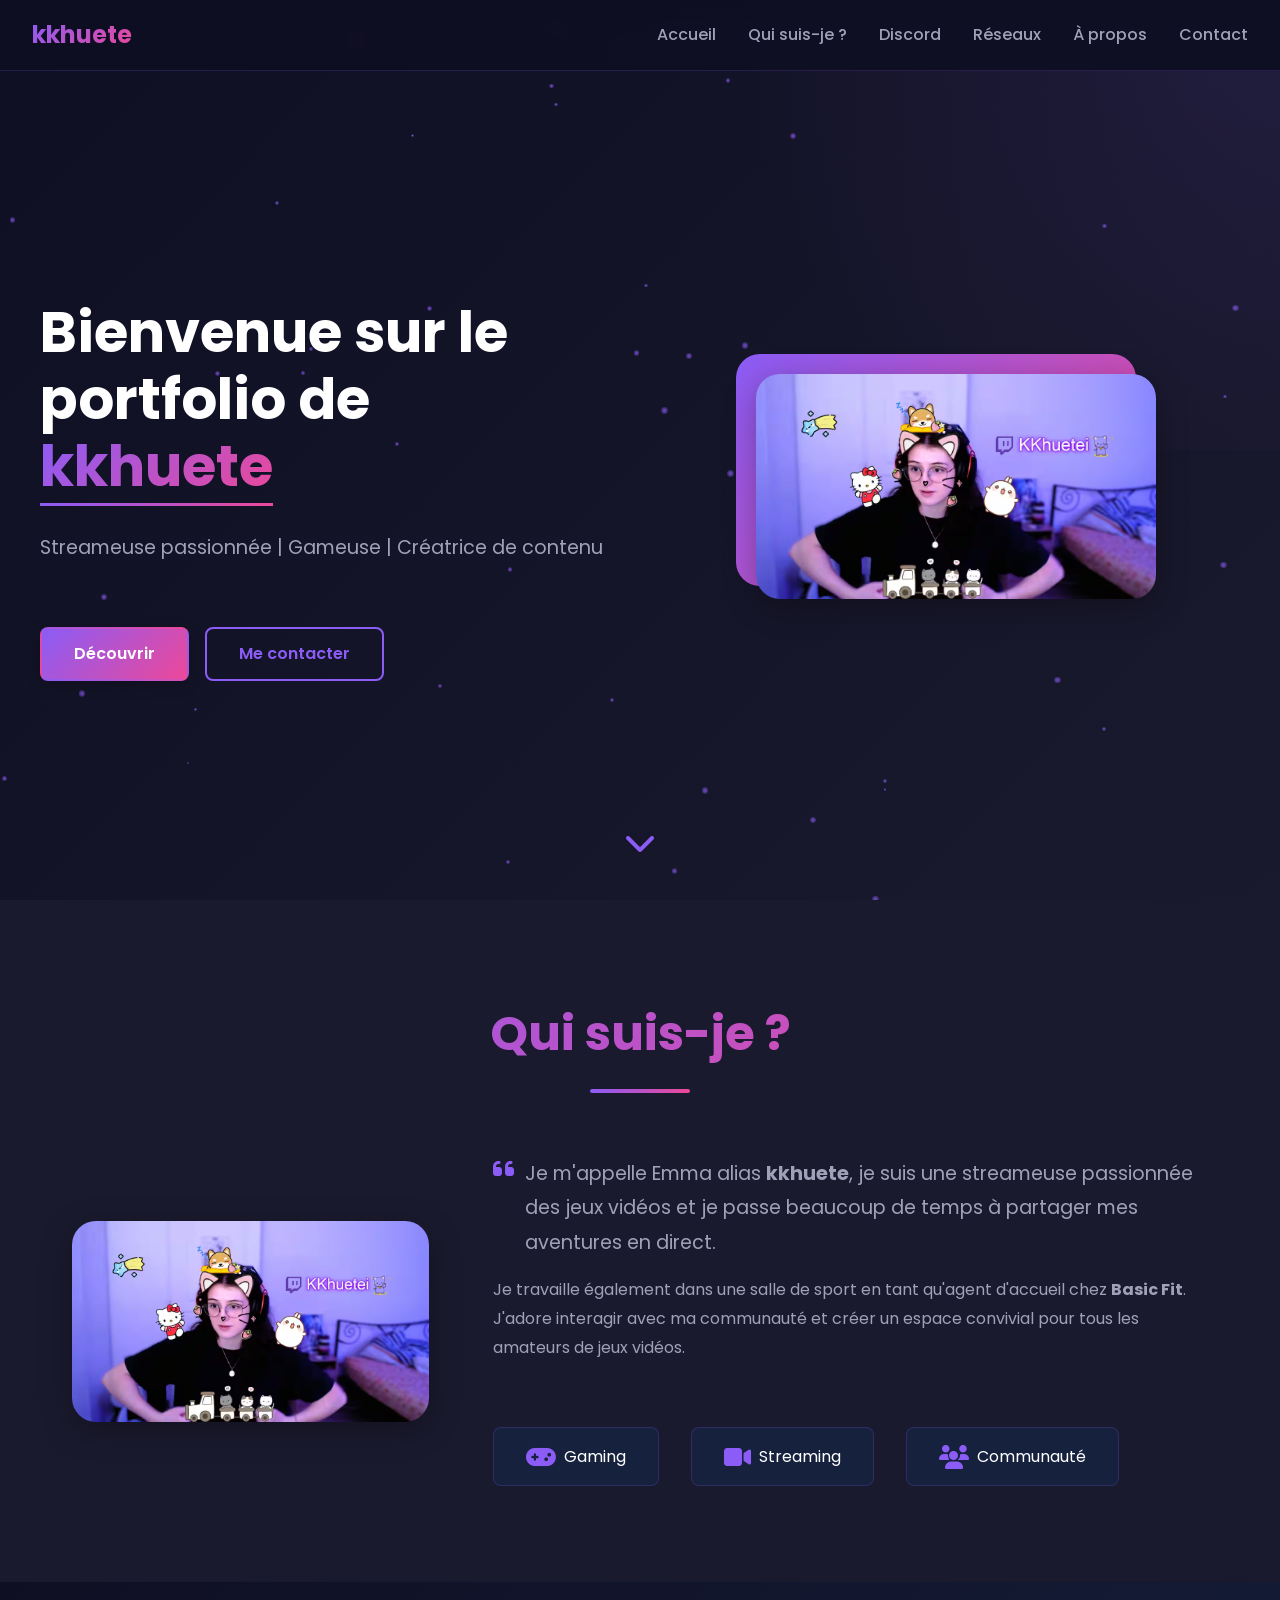
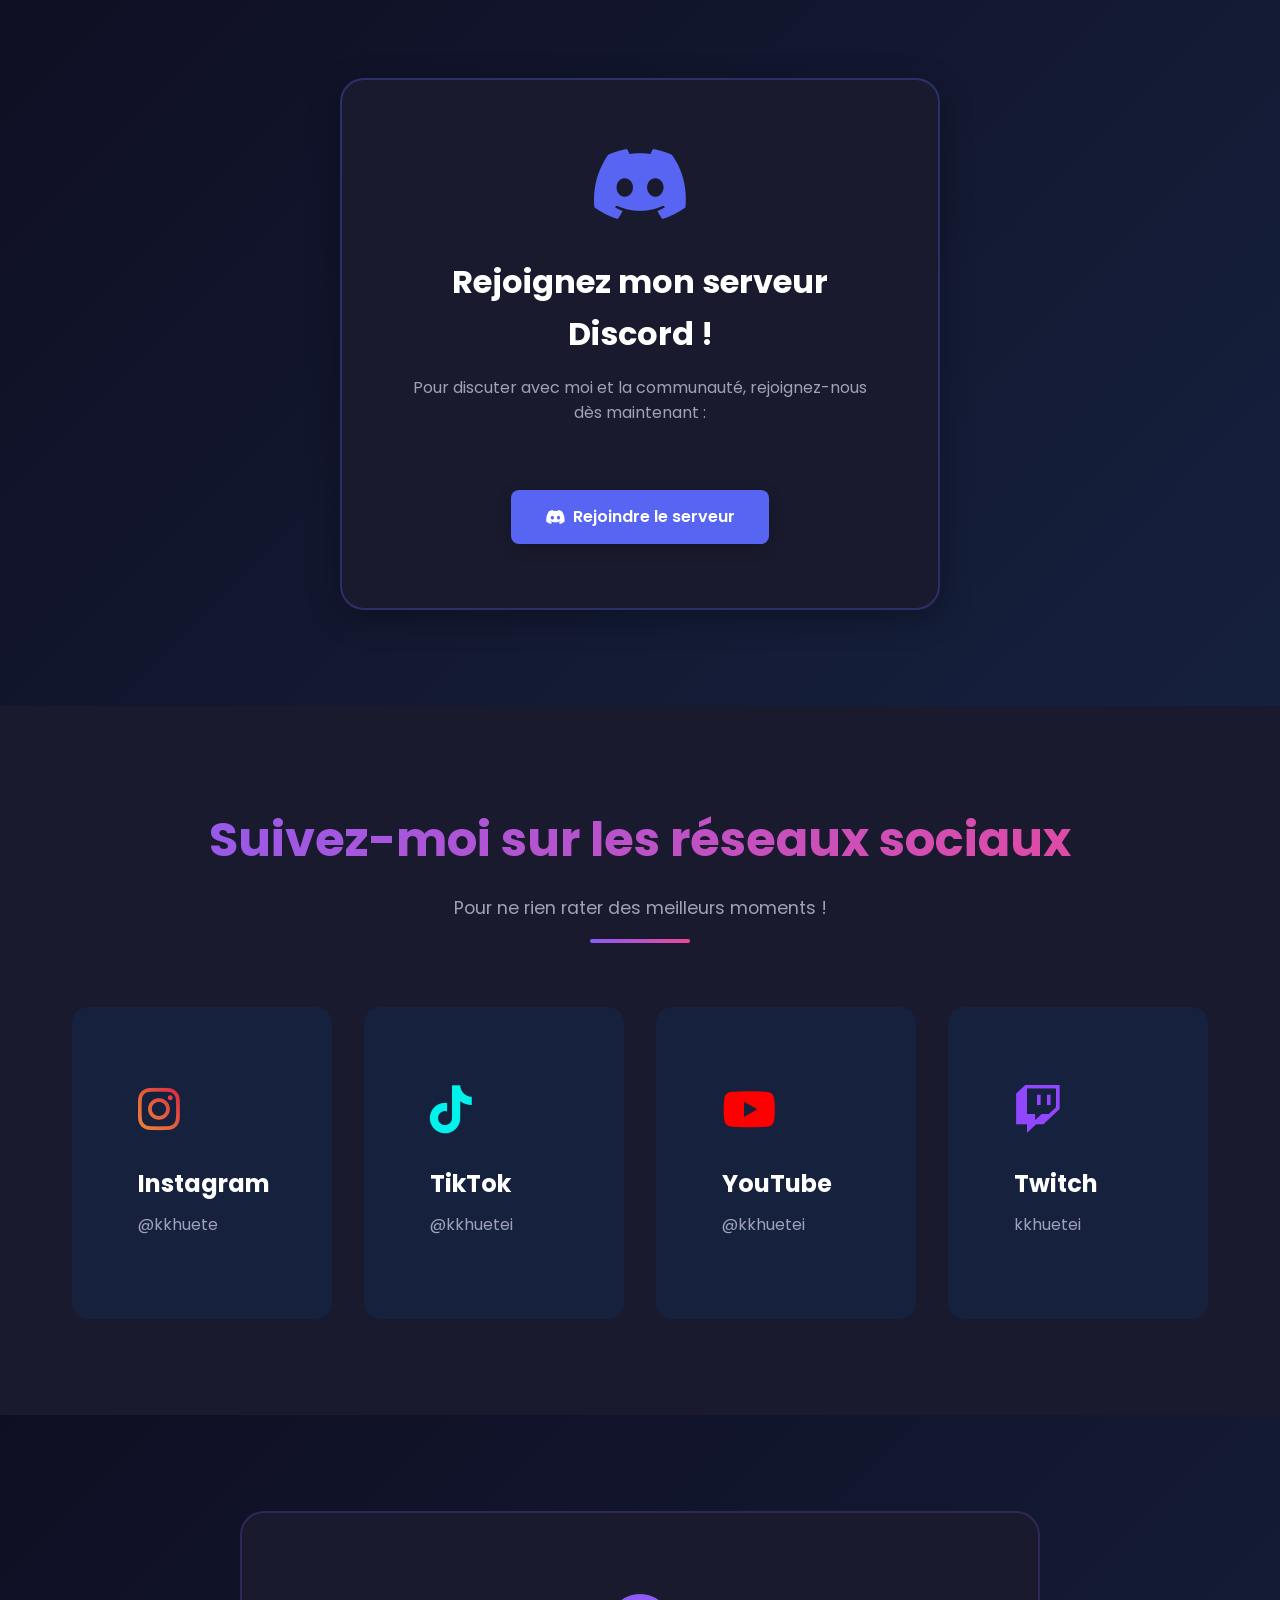
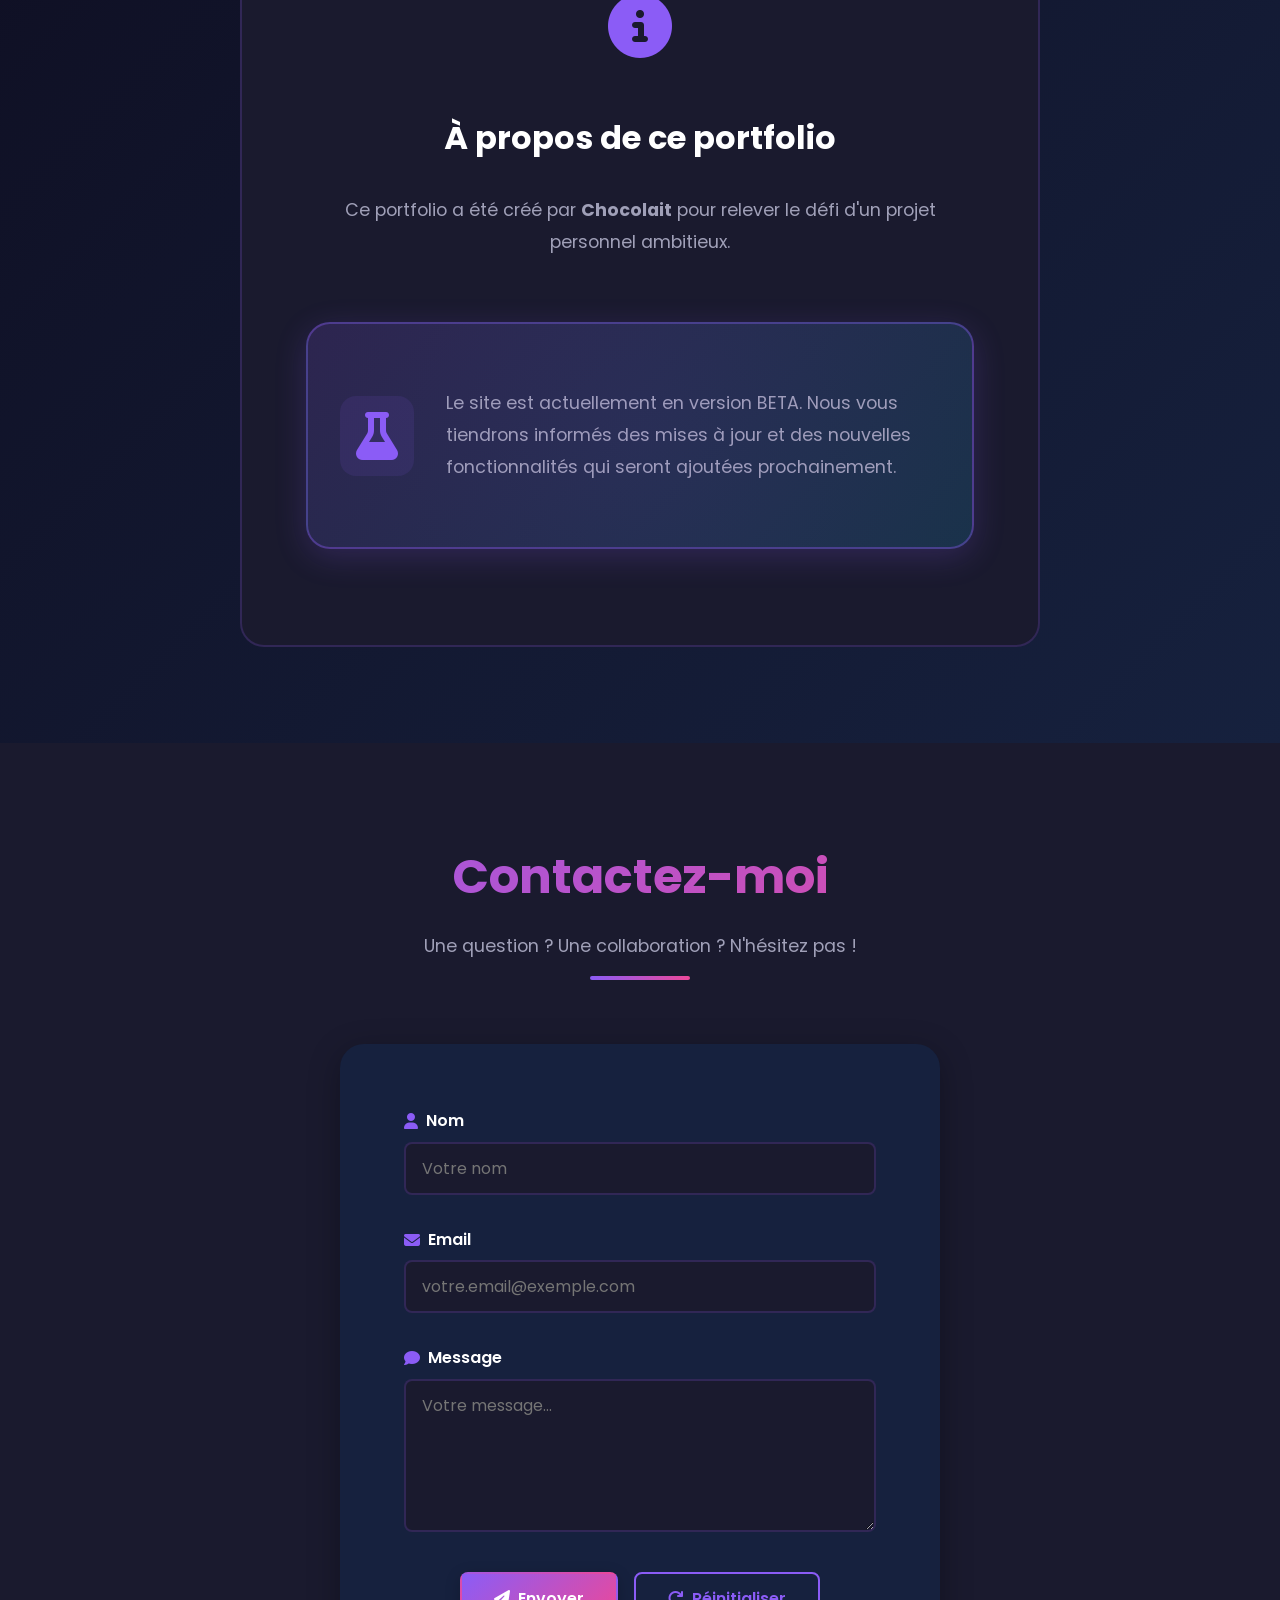
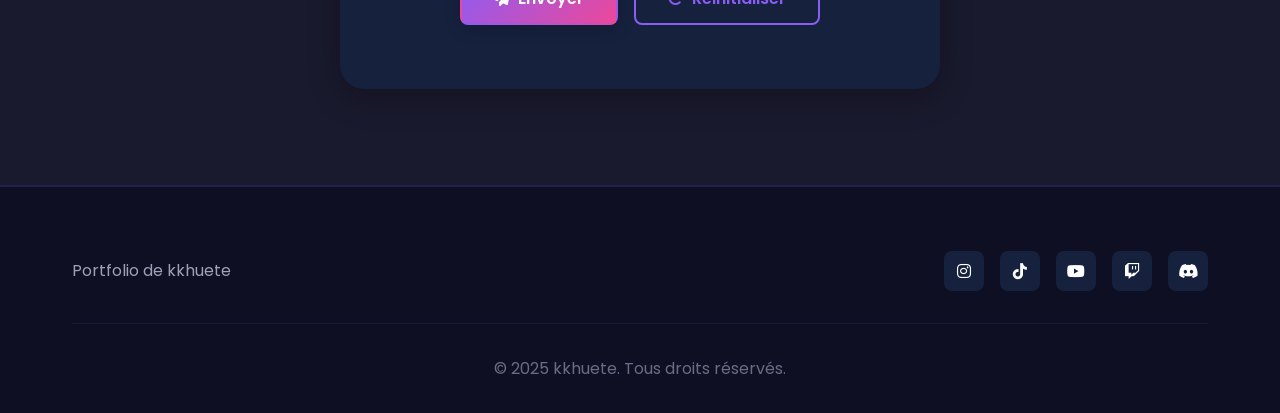
==== main.html @ 3ea4b22c "First commit" ====
<!DOCTYPE html>
<html lang="fr">
<head>
    <meta charset="UTF-8">
    <meta name="viewport" content="width=device-width, initial-scale=1.0">
    <meta name="description" content="Portfolio de kkhuete - Streameuse passionnée de jeux vidéo">
    <title>Portfolio de kkhuete | Streameuse & Gamer</title>
    
    <!-- Font Awesome pour les icônes -->
    <link rel="stylesheet" href="https://cdnjs.cloudflare.com/ajax/libs/font-awesome/6.5.1/css/all.min.css">
    
    <!-- Google Fonts -->
    <link rel="preconnect" href="https://fonts.googleapis.com">
    <link rel="preconnect" href="https://fonts.gstatic.com" crossorigin>
    <link href="https://fonts.googleapis.com/css2?family=Poppins:wght@300;400;600;700&display=swap" rel="stylesheet">
    
    <link rel="stylesheet" href="main.css">
    <script src="main.js" defer></script>
</head>
<body>
    <!-- Navigation -->
    <nav class="navbar">
        <div class="nav-container">
            <div class="nav-brand">
                <span class="brand-name">kkhuete</span>
            </div>
            <button class="nav-toggle" aria-label="Toggle navigation">
                <span></span>
                <span></span>
                <span></span>
            </button>
            <ul class="nav-menu">
                <li><a href="#home" class="nav-link">Accueil</a></li>
                <li><a href="#biography" class="nav-link">Qui suis-je ?</a></li>
                <li><a href="#discord" class="nav-link">Discord</a></li>
                <li><a href="#social-media" class="nav-link">Réseaux</a></li>
                <li><a href="#about" class="nav-link">À propos</a></li>
                <li><a href="#contact" class="nav-link">Contact</a></li>
            </ul>
        </div>
    </nav>

    <!-- Hero Section -->
    <section id="home" class="hero">
        <div class="hero-content">
            <div class="hero-text">
                <h1 class="hero-title">
                    Bienvenue sur le portfolio de 
                    <span class="highlight">kkhuete</span>
                </h1>
                <p class="hero-subtitle">Streameuse passionnée | Gameuse | Créatrice de contenu</p>
                <div class="hero-buttons">
                    <a href="#biography" class="btn btn-primary">Découvrir</a>
                    <a href="#contact" class="btn btn-secondary">Me contacter</a>
                </div>
            </div>
            <div class="hero-image">
                <div class="image-wrapper">
                    <img src="img/kkhuete.avif" alt="kkhuete photo" class="profile-hero">
                </div>
            </div>
        </div>
        <div class="scroll-indicator">
            <i class="fas fa-chevron-down"></i>
        </div>
    </section>

    <!-- Biography Section -->
    <section id="biography" class="biography">
        <div class="container">
            <div class="section-header">
                <h2 class="section-title">Qui suis-je ?</h2>
                <div class="title-underline"></div>
            </div>
            <div class="bio-content">
                <div class="bio-image">
                    <div class="image-frame">
                        <img src="img/kkhuete.avif" alt="kkhuete photo de profil">
                        <div class="image-overlay"></div>
                    </div>
                </div>
                <div class="bio-text">
                    <p class="bio-intro">
                        <i class="fas fa-quote-left quote-icon"></i>
                        Je m'appelle Emma alias <strong>kkhuete</strong>, je suis une streameuse passionnée des jeux vidéos 
                        et je passe beaucoup de temps à partager mes aventures en direct.
                    </p>
                    <p>
                        Je travaille également dans une salle de sport en tant qu'agent d'accueil chez <strong>Basic Fit</strong>. 
                        J'adore interagir avec ma communauté et créer un espace convivial pour tous les amateurs de jeux vidéos.
                    </p>
                    <div class="bio-stats">
                        <div class="stat-item">
                            <i class="fas fa-gamepad"></i>
                            <span>Gaming</span>
                        </div>
                        <div class="stat-item">
                            <i class="fas fa-video"></i>
                            <span>Streaming</span>
                        </div>
                        <div class="stat-item">
                            <i class="fas fa-users"></i>
                            <span>Communauté</span>
                        </div>
                    </div>
                </div>
            </div>
        </div>
    </section>

    <!-- Discord Section -->
    <section id="discord" class="discord">
        <div class="container">
            <div class="discord-card">
                <div class="discord-icon">
                    <i class="fab fa-discord"></i>
                </div>
                <h2>Rejoignez mon serveur Discord !</h2>
                <p>Pour discuter avec moi et la communauté, rejoignez-nous dès maintenant :</p>
                <a href="https://discord.gg/pqZtB54ET4" target="_blank" class="btn btn-discord">
                    <i class="fab fa-discord"></i>
                    Rejoindre le serveur
                </a>
            </div>
        </div>
    </section>

    <!-- Social Media Section -->
    <section id="social-media" class="social-media">
        <div class="container">
            <div class="section-header">
                <h2 class="section-title">Suivez-moi sur les réseaux sociaux</h2>
                <p class="section-subtitle">Pour ne rien rater des meilleurs moments !</p>
                <div class="title-underline"></div>
            </div>
            <div class="social-grid">
                <a href="https://www.instagram.com/kkhuete/" target="_blank" class="social-card instagram">
                    <div class="social-icon">
                        <i class="fab fa-instagram"></i>
                    </div>
                    <h3>Instagram</h3>
                    <p>@kkhuete</p>
                    <span class="card-arrow">→</span>
                </a>
                <a href="https://www.tiktok.com/@kkhuetei" target="_blank" class="social-card tiktok">
                    <div class="social-icon">
                        <i class="fab fa-tiktok"></i>
                    </div>
                    <h3>TikTok</h3>
                    <p>@kkhuetei</p>
                    <span class="card-arrow">→</span>
                </a>
                <a href="https://www.youtube.com/@kkhuetei" target="_blank" class="social-card youtube">
                    <div class="social-icon">
                        <i class="fab fa-youtube"></i>
                    </div>
                    <h3>YouTube</h3>
                    <p>@kkhuetei</p>
                    <span class="card-arrow">→</span>
                </a>
                <a href="https://www.twitch.tv/kkhuetei" target="_blank" class="social-card twitch">
                    <div class="social-icon">
                        <i class="fab fa-twitch"></i>
                    </div>
                    <h3>Twitch</h3>
                    <p>kkhuetei</p>
                    <span class="card-arrow">→</span>
                </a>
            </div>
        </div>
    </section>
    
    <!-- About Section -->
    <section id="about" class="about">
        <div class="container">
            <div class="about-content">
                <div class="about-icon">
                    <i class="fas fa-info-circle"></i>
                </div>
                <h2>À propos de ce portfolio</h2>
                <p>Ce portfolio a été créé par <strong>Chocolait</strong> pour relever le défi d'un projet personnel ambitieux.</p>
                <p class="beta-notice">
                    <i class="fas fa-flask"></i>
                    Le site est actuellement en version BETA. Nous vous tiendrons informés des mises à jour et des nouvelles fonctionnalités qui seront ajoutées prochainement.
                </p>
            </div>
        </div>
    </section>

    <!-- Contact Section -->
    <section id="contact" class="contact">
        <div class="container">
            <div class="section-header">
                <h2 class="section-title">Contactez-moi</h2>
                <p class="section-subtitle">Une question ? Une collaboration ? N'hésitez pas !</p>
                <div class="title-underline"></div>
            </div>
            <div class="contact-wrapper">
                <form class="contact-form" action="mailto:contact@kkhuete.com" method="post" enctype="text/plain">
                    <div class="form-group">
                        <label for="name">
                            <i class="fas fa-user"></i>
                            Nom
                        </label>
                        <input type="text" id="name" name="name" placeholder="Votre nom" required>
                    </div>
                    
                    <div class="form-group">
                        <label for="email">
                            <i class="fas fa-envelope"></i>
                            Email
                        </label>
                        <input type="email" id="email" name="email" placeholder="votre.email@exemple.com" required>
                    </div>
                    
                    <div class="form-group">
                        <label for="message">
                            <i class="fas fa-comment"></i>
                            Message
                        </label>
                        <textarea id="message" name="message" rows="5" placeholder="Votre message..." required></textarea>
                    </div>
                    
                    <div class="form-buttons">
                        <button type="submit" class="btn btn-primary">
                            <i class="fas fa-paper-plane"></i>
                            Envoyer
                        </button>
                        <button type="reset" class="btn btn-secondary">
                            <i class="fas fa-redo"></i>
                            Réinitialiser
                        </button>
                    </div>
                </form>
            </div>
        </div>
    </section>

    <!-- Footer -->
    <footer class="footer">
        <div class="container">
            <div class="footer-content">
                <div class="footer-brand">
                    <p>Portfolio de kkhuete</p>
                </div>
                <div class="footer-social">
                    <a href="https://www.instagram.com/kkhuete/" target="_blank" aria-label="Instagram">
                        <i class="fab fa-instagram"></i>
                    </a>
                    <a href="https://www.tiktok.com/@kkhuetei" target="_blank" aria-label="TikTok">
                        <i class="fab fa-tiktok"></i>
                    </a>
                    <a href="https://www.youtube.com/@kkhuetei" target="_blank" aria-label="YouTube">
                        <i class="fab fa-youtube"></i>
                    </a>
                    <a href="https://www.twitch.tv/kkhuetei" target="_blank" aria-label="Twitch">
                        <i class="fab fa-twitch"></i>
                    </a>
                    <a href="https://discord.gg/pqZtB54ET4" target="_blank" aria-label="Discord">
                        <i class="fab fa-discord"></i>
                    </a>
                </div>
            </div>
            <div class="footer-bottom">
                <p>&copy; 2025 kkhuete. Tous droits réservés.</p>
            </div>
        </div>
    </footer>

    <!-- Scroll to top button -->
    <button class="scroll-top" aria-label="Retour en haut">
        <i class="fas fa-arrow-up"></i>
    </button>
</body>
</html>
---- main.css ----
/* ============================================
    VARIABLES & RESET
   ============================================ */
:root {
    /* Couleurs principales */
    --primary-color: #8b5cf6;
    --primary-dark: #7c3aed;
    --primary-light: #a78bfa;
    
    --secondary-color: #ec4899;
    --secondary-dark: #db2777;
    
    --accent-color: #06b6d4;
    --accent-dark: #0891b2;
    
    /* Couleurs des réseaux sociaux */
    --instagram-gradient: linear-gradient(45deg, #f09433 0%, #e6683c 25%, #dc2743 50%, #cc2366 75%, #bc1888 100%);
    --tiktok-color: #000000;
    --youtube-color: #ff0000;
    --twitch-color: #9146ff;
    --discord-color: #5865f2;
    
    /* Couleurs neutres */
    --bg-color: #0f0f23;
    --bg-secondary: #1a1a2e;
    --bg-tertiary: #16213e;
    
    --text-primary: #ffffff;
    --text-secondary: #a0a0b8;
    --text-muted: #6b6b85;
    
    /* Espacement */
    --spacing-xs: 0.5rem;
    --spacing-sm: 1rem;
    --spacing-md: 2rem;
    --spacing-lg: 4rem;
    --spacing-xl: 6rem;
    
    /* Border radius */
    --radius-sm: 8px;
    --radius-md: 16px;
    --radius-lg: 24px;
    --radius-full: 50%;
    
    /* Shadows */
    --shadow-sm: 0 2px 8px rgba(0, 0, 0, 0.1);
    --shadow-md: 0 4px 16px rgba(0, 0, 0, 0.2);
    --shadow-lg: 0 8px 32px rgba(0, 0, 0, 0.3);
    --shadow-glow: 0 0 20px rgba(139, 92, 246, 0.5);
    
    /* Transitions */
    --transition-fast: 0.2s ease;
    --transition-normal: 0.3s ease;
    --transition-slow: 0.5s ease;
}

* {
    margin: 0;
    padding: 0;
    box-sizing: border-box;
}

html {
    scroll-behavior: smooth;
    overflow-x: hidden;
}

body {
    font-family: 'Poppins', -apple-system, BlinkMacSystemFont, 'Segoe UI', sans-serif;
    background: var(--bg-color);
    color: var(--text-primary);
    line-height: 1.6;
    overflow-x: hidden;
}

.container {
    max-width: 1200px;
    margin: 0 auto;
    padding: 0 var(--spacing-md);
}

/* ============================================
    NAVIGATION
   ============================================ */
.navbar {
    position: fixed;
    top: 0;
    left: 0;
    right: 0;
    z-index: 1000;
    background: rgba(15, 15, 35, 0.95);
    backdrop-filter: blur(10px);
    border-bottom: 1px solid rgba(139, 92, 246, 0.2);
    padding: var(--spacing-sm) 0;
    animation: slideDown 0.5s ease;
}

@keyframes slideDown {
    from {
        transform: translateY(-100%);
        opacity: 0;
    }
    to {
        transform: translateY(0);
        opacity: 1;
    }
}

.nav-container {
    max-width: 1400px;
    margin: 0 auto;
    padding: 0 var(--spacing-md);
    display: flex;
    justify-content: space-between;
    align-items: center;
}

.nav-brand {
    display: flex;
    align-items: center;
    gap: var(--spacing-xs);
    font-weight: 700;
    font-size: 1.5rem;
}

.brand-logo {
    background: var(--primary-color);
    color: white;
    width: 40px;
    height: 40px;
    border-radius: var(--radius-sm);
    display: flex;
    align-items: center;
    justify-content: center;
    font-size: 1.2rem;
    box-shadow: var(--shadow-glow);
    animation: pulse 2s infinite;
}

@keyframes pulse {
    0%, 100% {
        transform: scale(1);
        box-shadow: 0 0 20px rgba(139, 92, 246, 0.5);
    }
    50% {
        transform: scale(1.05);
        box-shadow: 0 0 30px rgba(139, 92, 246, 0.8);
    }
}

.brand-name {
    background: linear-gradient(135deg, var(--primary-color), var(--secondary-color));
    -webkit-background-clip: text;
    -webkit-text-fill-color: transparent;
    background-clip: text;
}

.nav-toggle {
    display: none;
    flex-direction: column;
    gap: 5px;
    background: none;
    border: none;
    cursor: pointer;
    padding: var(--spacing-xs);
}

.nav-toggle span {
    width: 25px;
    height: 3px;
    background: var(--primary-color);
    border-radius: 3px;
    transition: var(--transition-normal);
}

.nav-menu {
    display: flex;
    list-style: none;
    gap: var(--spacing-md);
}

.nav-link {
    color: var(--text-secondary);
    text-decoration: none;
    font-weight: 500;
    position: relative;
    padding: var(--spacing-xs) 0;
    transition: var(--transition-fast);
}

.nav-link::after {
    content: '';
    position: absolute;
    bottom: 0;
    left: 0;
    width: 0;
    height: 2px;
    background: linear-gradient(90deg, var(--primary-color), var(--secondary-color));
    transition: var(--transition-normal);
}

.nav-link:hover {
    color: var(--text-primary);
}

.nav-link:hover::after {
    width: 100%;
}

/* ============================================
    HERO SECTION
   ============================================ */
.hero {
    min-height: 100vh;
    display: flex;
    align-items: center;
    justify-content: center;
    position: relative;
    padding: calc(80px + var(--spacing-lg)) var(--spacing-md) var(--spacing-lg);
    background: linear-gradient(135deg, var(--bg-color) 0%, var(--bg-secondary) 100%);
    overflow: hidden;
}

.hero::before {
    content: '';
    position: absolute;
    top: -50%;
    right: -50%;
    width: 100%;
    height: 100%;
    background: radial-gradient(circle, rgba(139, 92, 246, 0.1) 0%, transparent 70%);
    animation: float 20s infinite ease-in-out;
}

@keyframes float {
    0%, 100% { transform: translate(0, 0) rotate(0deg); }
    50% { transform: translate(-50px, 50px) rotate(180deg); }
}

.hero-content {
    display: grid;
    grid-template-columns: 1fr 1fr;
    gap: var(--spacing-lg);
    align-items: center;
    max-width: 1200px;
    width: 100%;
    position: relative;
    z-index: 1;
}

.hero-text {
    animation: fadeInLeft 1s ease;
}

@keyframes fadeInLeft {
    from {
        opacity: 0;
        transform: translateX(-50px);
    }
    to {
        opacity: 1;
        transform: translateX(0);
    }
}

.hero-title {
    font-size: clamp(2rem, 5vw, 3.5rem);
    font-weight: 700;
    line-height: 1.2;
    margin-bottom: var(--spacing-md);
}

.highlight {
    background: linear-gradient(135deg, var(--primary-color), var(--secondary-color));
    -webkit-background-clip: text;
    -webkit-text-fill-color: transparent;
    background-clip: text;
    position: relative;
    display: inline-block;
}

.highlight::after {
    content: '';
    position: absolute;
    bottom: -5px;
    left: 0;
    width: 100%;
    height: 3px;
    background: linear-gradient(90deg, var(--primary-color), var(--secondary-color));
    animation: slideWidth 2s ease-in-out infinite;
}

@keyframes slideWidth {
    0%, 100% { width: 0%; }
    50% { width: 100%; }
}

.hero-subtitle {
    font-size: 1.2rem;
    color: var(--text-secondary);
    margin-bottom: var(--spacing-lg);
}

.hero-buttons {
    display: flex;
    gap: var(--spacing-sm);
    flex-wrap: wrap;
}

.hero-image {
    animation: fadeInRight 1s ease;
}

@keyframes fadeInRight {
    from {
        opacity: 0;
        transform: translateX(50px);
    }
    to {
        opacity: 1;
        transform: translateX(0);
    }
}

.image-wrapper {
    position: relative;
    width: 100%;
    max-width: 400px;
    margin: 0 auto;
}

.image-wrapper::before {
    content: '';
    position: absolute;
    top: -20px;
    left: -20px;
    right: 20px;
    bottom: 20px;
    background: linear-gradient(135deg, var(--primary-color), var(--secondary-color));
    border-radius: var(--radius-lg);
    z-index: -1;
    animation: rotateGradient 10s linear infinite;
}

@keyframes rotateGradient {
    0% { transform: rotate(0deg); }
    100% { transform: rotate(360deg); }
}

.profile-hero {
    width: 100%;
    height: auto;
    border-radius: var(--radius-lg);
    box-shadow: var(--shadow-lg);
    transition: var(--transition-normal);
}

.profile-hero:hover {
    transform: scale(1.05);
}

.scroll-indicator {
    position: absolute;
    bottom: var(--spacing-md);
    left: 50%;
    transform: translateX(-50%);
    font-size: 2rem;
    color: var(--primary-color);
    animation: bounce 2s infinite;
}

@keyframes bounce {
    0%, 20%, 50%, 80%, 100% { transform: translateX(-50%) translateY(0); }
    40% { transform: translateX(-50%) translateY(-10px); }
    60% { transform: translateX(-50%) translateY(-5px); }
}

/* ============================================
    BUTTONS
   ============================================ */
.btn {
    display: inline-flex;
    align-items: center;
    gap: var(--spacing-xs);
    padding: 12px 32px;
    border-radius: var(--radius-sm);
    text-decoration: none;
    font-weight: 600;
    transition: var(--transition-normal);
    cursor: pointer;
    border: 2px solid transparent;
    position: relative;
    overflow: hidden;
}

.btn::before {
    content: '';
    position: absolute;
    top: 50%;
    left: 50%;
    width: 0;
    height: 0;
    border-radius: var(--radius-full);
    background: rgba(255, 255, 255, 0.2);
    transform: translate(-50%, -50%);
    transition: width 0.6s, height 0.6s;
}

.btn:hover::before {
    width: 300px;
    height: 300px;
}

.btn-primary {
    background: linear-gradient(135deg, var(--primary-color), var(--secondary-color));
    color: white;
    box-shadow: var(--shadow-md);
}

.btn-primary:hover {
    transform: translateY(-3px);
    box-shadow: var(--shadow-lg);
}

.btn-secondary {
    background: transparent;
    color: var(--primary-color);
    border-color: var(--primary-color);
}

.btn-secondary:hover {
    background: var(--primary-color);
    color: white;
    transform: translateY(-3px);
}

.btn-discord {
    background: var(--discord-color);
    color: white;
    box-shadow: var(--shadow-md);
}

.btn-discord:hover {
    background: #4752c4;
    transform: translateY(-3px);
    box-shadow: 0 0 30px rgba(88, 101, 242, 0.5);
}

/* ============================================
    SECTION STYLES
   ============================================ */
section {
    padding: var(--spacing-xl) 0;
    position: relative;
}

.section-header {
    text-align: center;
    margin-bottom: var(--spacing-lg);
    animation: fadeInUp 0.8s ease;
}

@keyframes fadeInUp {
    from {
        opacity: 0;
        transform: translateY(30px);
    }
    to {
        opacity: 1;
        transform: translateY(0);
    }
}

.section-title {
    font-size: clamp(2rem, 4vw, 3rem);
    font-weight: 700;
    margin-bottom: var(--spacing-sm);
    background: linear-gradient(135deg, var(--primary-color), var(--secondary-color));
    -webkit-background-clip: text;
    -webkit-text-fill-color: transparent;
    background-clip: text;
}

.section-subtitle {
    font-size: 1.1rem;
    color: var(--text-secondary);
    margin-bottom: var(--spacing-sm);
}

.title-underline {
    width: 100px;
    height: 4px;
    background: linear-gradient(90deg, var(--primary-color), var(--secondary-color));
    margin: 0 auto;
    border-radius: 2px;
    animation: expandWidth 1s ease;
}

@keyframes expandWidth {
    from { width: 0; }
    to { width: 100px; }
}

/* ============================================
    BIOGRAPHY SECTION
   ============================================ */
.biography {
    background: var(--bg-secondary);
}

.bio-content {
    display: grid;
    grid-template-columns: 1fr 2fr;
    gap: var(--spacing-lg);
    align-items: center;
}

.bio-image {
    animation: fadeInLeft 0.8s ease 0.2s both;
}

.image-frame {
    position: relative;
    overflow: hidden;
    border-radius: var(--radius-lg);
    box-shadow: var(--shadow-lg);
}

.image-frame img {
    width: 100%;
    height: auto;
    display: block;
    transition: var(--transition-slow);
}

.image-overlay {
    position: absolute;
    inset: 0;
    background: linear-gradient(135deg, rgba(139, 92, 246, 0.3), rgba(236, 72, 153, 0.3));
    opacity: 0;
    transition: var(--transition-normal);
}

.image-frame:hover img {
    transform: scale(1.1);
}

.image-frame:hover .image-overlay {
    opacity: 1;
}

.bio-text {
    animation: fadeInRight 0.8s ease 0.4s both;
}

.bio-intro {
    font-size: 1.2rem;
    line-height: 1.8;
    margin-bottom: var(--spacing-md);
    position: relative;
    padding-left: var(--spacing-md);
}

.quote-icon {
    position: absolute;
    left: 0;
    top: 0;
    color: var(--primary-color);
    font-size: 1.5rem;
}

.bio-text p {
    margin-bottom: var(--spacing-sm);
    color: var(--text-secondary);
    line-height: 1.8;
}

.bio-stats {
    display: flex;
    gap: var(--spacing-md);
    margin-top: var(--spacing-lg);
}

.stat-item {
    display: flex;
    align-items: center;
    gap: var(--spacing-xs);
    padding: var(--spacing-sm) var(--spacing-md);
    background: var(--bg-tertiary);
    border-radius: var(--radius-sm);
    border: 1px solid rgba(139, 92, 246, 0.2);
    transition: var(--transition-normal);
}

.stat-item:hover {
    transform: translateY(-5px);
    border-color: var(--primary-color);
    box-shadow: var(--shadow-glow);
}

.stat-item i {
    font-size: 1.5rem;
    color: var(--primary-color);
}

/* ============================================
    DISCORD SECTION
   ============================================ */
.discord {
    background: linear-gradient(135deg, var(--bg-color) 0%, var(--bg-tertiary) 100%);
}

.discord-card {
    text-align: center;
    max-width: 600px;
    margin: 0 auto;
    padding: var(--spacing-lg);
    background: var(--bg-secondary);
    border-radius: var(--radius-lg);
    border: 2px solid rgba(88, 101, 242, 0.3);
    box-shadow: var(--shadow-lg);
    animation: fadeInUp 0.8s ease;
    transition: var(--transition-normal);
}

.discord-card:hover {
    transform: translateY(-10px);
    border-color: var(--discord-color);
    box-shadow: 0 0 40px rgba(88, 101, 242, 0.4);
}

.discord-icon {
    font-size: 5rem;
    color: var(--discord-color);
    margin: 0 auto var(--spacing-md);
    width: 20px;
    display: flex;
    align-items: center;
    justify-content: center;
    animation: bounce 2s infinite;
}

.discord-card h2 {
    font-size: 2rem;
    margin-bottom: var(--spacing-sm);
    color: var(--text-primary);
}

.discord-card p {
    color: var(--text-secondary);
    margin-bottom: var(--spacing-lg);
}

/* ============================================
    SOCIAL MEDIA SECTION
   ============================================ */
.social-media {
    background: var(--bg-secondary);
}

.social-grid {
    display: grid;
    grid-template-columns: repeat(auto-fit, minmax(250px, 1fr));
    gap: var(--spacing-md);
    margin-top: var(--spacing-lg);
}

.social-card {
    position: relative;
    padding: var(--spacing-lg);
    background: var(--bg-tertiary);
    border-radius: var(--radius-md);
    text-decoration: none;
    color: var(--text-primary);
    border: 2px solid transparent;
    transition: var(--transition-normal);
    overflow: hidden;
    animation: fadeInUp 0.8s ease both;
}

.social-card:nth-child(1) { animation-delay: 0.1s; }
.social-card:nth-child(2) { animation-delay: 0.2s; }
.social-card:nth-child(3) { animation-delay: 0.3s; }
.social-card:nth-child(4) { animation-delay: 0.4s; }

.social-card::before {
    content: '';
    position: absolute;
    top: 0;
    left: -100%;
    width: 100%;
    height: 100%;
    background: linear-gradient(90deg, transparent, rgba(255, 255, 255, 0.1), transparent);
    transition: var(--transition-slow);
}

.social-card:hover::before {
    left: 100%;
}

.social-icon {
    font-size: 3rem;
    margin-bottom: var(--spacing-sm);
    transition: var(--transition-normal);
}

.social-card h3 {
    font-size: 1.5rem;
    margin-bottom: var(--spacing-xs);
}

.social-card p {
    color: var(--text-secondary);
    margin-bottom: var(--spacing-sm);
}

.card-arrow {
    position: absolute;
    top: var(--spacing-sm);
    right: var(--spacing-sm);
    font-size: 1.5rem;
    opacity: 0;
    transform: translate(-10px, 10px);
    transition: var(--transition-normal);
}

.social-card:hover .card-arrow {
    opacity: 1;
    transform: translate(0, 0);
}

/* Instagram */
.instagram:hover {
    border-color: #e1306c;
    box-shadow: 0 0 30px rgba(225, 48, 108, 0.3);
}

.instagram .social-icon {
    background: var(--instagram-gradient);
    -webkit-background-clip: text;
    -webkit-text-fill-color: transparent;
    background-clip: text;
}

.instagram:hover .social-icon {
    transform: rotate(360deg) scale(1.2);
}

/* TikTok */
.tiktok:hover {
    border-color: #00f2ea;
    box-shadow: 0 0 30px rgba(0, 242, 234, 0.3);
}

.tiktok .social-icon {
    color: #00f2ea;
}

.tiktok:hover .social-icon {
    transform: scale(1.2);
    animation: shake 0.5s ease;
}

@keyframes shake {
    0%, 100% { transform: scale(1.2) rotate(0deg); }
    25% { transform: scale(1.2) rotate(-5deg); }
    75% { transform: scale(1.2) rotate(5deg); }
}

/* YouTube */
.youtube:hover {
    border-color: var(--youtube-color);
    box-shadow: 0 0 30px rgba(255, 0, 0, 0.3);
}

.youtube .social-icon {
    color: var(--youtube-color);
}

.youtube:hover .social-icon {
    transform: scale(1.2);
    animation: pulse 1s ease;
}

/* Twitch */
.twitch:hover {
    border-color: var(--twitch-color);
    box-shadow: 0 0 30px rgba(145, 70, 255, 0.3);
}

.twitch .social-icon {
    color: var(--twitch-color);
}

.twitch:hover .social-icon {
    transform: scale(1.2);
    animation: bounce 1s ease;
}

/* ============================================
    ABOUT SECTION
   ============================================ */
.about {
    background: linear-gradient(135deg, var(--bg-color) 0%, var(--bg-tertiary) 100%);
}

.about-content {
    max-width: 800px;
    margin: 0 auto;
    text-align: center;
    padding: var(--spacing-lg);
    background: var(--bg-secondary);
    border-radius: var(--radius-lg);
    border: 2px solid rgba(139, 92, 246, 0.2);
    animation: fadeInUp 0.8s ease;
}

.about-icon {
    font-size: 4rem;
    color: var(--primary-color);
    margin-bottom: var(--spacing-md);
    animation: float 3s ease-in-out infinite;
}

@keyframes float {
    0%, 100% { transform: translateY(0px); }
    50% { transform: translateY(-20px); }
}

.about-content h2 {
    font-size: 2rem;
    margin-bottom: var(--spacing-md);
    color: var(--text-primary);
}

.about-content > p {
    color: var(--text-secondary);
    margin-bottom: var(--spacing-md);
    line-height: 1.8;
    font-size: 1.1rem;
}

.beta-notice {
    display: flex;
    align-items: center;
    gap: var(--spacing-md);
    margin-top: var(--spacing-lg);
    padding: var(--spacing-lg) var(--spacing-md);
    background: linear-gradient(135deg, rgba(139, 92, 246, 0.15), rgba(6, 182, 212, 0.15));
    border-radius: var(--radius-lg);
    border: 2px solid rgba(139, 92, 246, 0.4);
    position: relative;
    overflow: hidden;
    box-shadow: 0 8px 32px rgba(139, 92, 246, 0.2);
    transition: var(--transition-normal);
}

.beta-notice::before {
    content: '';
    position: absolute;
    top: 0;
    left: -100%;
    width: 100%;
    height: 100%;
    background: linear-gradient(90deg, transparent, rgba(255, 255, 255, 0.1), transparent);
    animation: shimmer 3s infinite;
}

@keyframes shimmer {
    0% { left: -100%; }
    100% { left: 100%; }
}

.beta-notice::after {
    content: '';
    position: absolute;
    top: -50%;
    right: -50%;
    width: 200%;
    height: 200%;
    background: radial-gradient(circle, rgba(139, 92, 246, 0.08) 0%, transparent 70%);
    animation: rotate 20s linear infinite;
}

@keyframes rotate {
    from { transform: rotate(0deg); }
    to { transform: rotate(360deg); }
}

.beta-notice:hover {
    transform: translateY(-3px);
    border-color: var(--primary-color);
    box-shadow: 0 12px 40px rgba(139, 92, 246, 0.3);
}

.beta-notice > i {
    font-size: 3rem;
    color: var(--primary-color);
    z-index: 1;
    background: rgba(139, 92, 246, 0.1);
    padding: var(--spacing-sm);
    border-radius: var(--radius-md);
    animation: float 3s ease-in-out infinite;
    flex-shrink: 0;
}

.beta-notice {
    font-size: 1.05rem;
    color: var(--text-secondary);
    z-index: 1;
    text-align: left;
    flex: 1;
}

.beta-content {
    flex: 1;
    text-align: left;
    z-index: 1;
}

.beta-content p {
    margin: 0;
    color: var(--text-secondary);
    line-height: 1.6;
}

.beta-badge {
    display: inline-block;
    background: linear-gradient(135deg, var(--primary-color), var(--secondary-color));
    color: white;
    padding: 6px 16px;
    border-radius: 20px;
    font-weight: 700;
    font-size: 0.85rem;
    letter-spacing: 1px;
    margin-bottom: var(--spacing-xs);
    box-shadow: 0 4px 15px rgba(139, 92, 246, 0.4);
    animation: pulse 2s infinite;
}

.tech-stack {
    display: flex;
    justify-content: center;
    gap: var(--spacing-md);
    margin-top: var(--spacing-lg);
    flex-wrap: wrap;
}

.tech-item {
    display: flex;
    align-items: center;
    gap: var(--spacing-xs);
    padding: var(--spacing-xs) var(--spacing-md);
    background: var(--bg-tertiary);
    border-radius: var(--radius-sm);
    border: 1px solid rgba(139, 92, 246, 0.2);
    color: var(--text-primary);
    font-weight: 500;
    transition: var(--transition-normal);
}

.tech-item:hover {
    transform: translateY(-5px);
    border-color: var(--primary-color);
    box-shadow: 0 5px 20px rgba(139, 92, 246, 0.3);
}

.tech-item i {
    font-size: 1.3rem;
    color: var(--primary-color);
}

/* ============================================
    CONTACT SECTION
   ============================================ */
.contact {
    background: var(--bg-secondary);
}

.contact-wrapper {
    max-width: 600px;
    margin: 0 auto;
}

.contact-form {
    background: var(--bg-tertiary);
    padding: var(--spacing-lg);
    border-radius: var(--radius-lg);
    box-shadow: var(--shadow-lg);
    animation: fadeInUp 0.8s ease;
}

.form-group {
    margin-bottom: var(--spacing-md);
}

.form-group label {
    display: flex;
    align-items: center;
    gap: var(--spacing-xs);
    margin-bottom: var(--spacing-xs);
    font-weight: 600;
    color: var(--text-primary);
}

.form-group label i {
    color: var(--primary-color);
}

.form-group input,
.form-group textarea {
    width: 100%;
    padding: 12px 16px;
    background: var(--bg-secondary);
    border: 2px solid rgba(139, 92, 246, 0.2);
    border-radius: var(--radius-sm);
    color: var(--text-primary);
    font-family: inherit;
    font-size: 1rem;
    transition: var(--transition-normal);
}

.form-group input:focus,
.form-group textarea:focus {
    outline: none;
    border-color: var(--primary-color);
    box-shadow: 0 0 20px rgba(139, 92, 246, 0.2);
}

.form-group textarea {
    resize: vertical;
    min-height: 120px;
}

.form-buttons {
    display: flex;
    gap: var(--spacing-sm);
    justify-content: center;
}

.form-buttons button {
    font-family: inherit;
    font-size: 1rem;
}

/* ============================================
    FOOTER
   ============================================ */
.footer {
    background: var(--bg-color);
    border-top: 2px solid rgba(139, 92, 246, 0.2);
    padding: var(--spacing-lg) 0 var(--spacing-md);
}

.footer-content {
    display: flex;
    justify-content: space-between;
    align-items: center;
    margin-bottom: var(--spacing-md);
    flex-wrap: wrap;
    gap: var(--spacing-md);
}

.footer-brand {
    display: flex;
    align-items: center;
    gap: var(--spacing-sm);
}

.footer-brand .brand-logo {
    width: 50px;
    height: 50px;
    font-size: 1.5rem;
}

.footer-brand p {
    color: var(--text-secondary);
}

.footer-social {
    display: flex;
    gap: var(--spacing-sm);
}

.footer-social a {
    display: flex;
    align-items: center;
    justify-content: center;
    width: 40px;
    height: 40px;
    background: var(--bg-tertiary);
    border-radius: var(--radius-sm);
    color: var(--text-primary);
    text-decoration: none;
    border: 2px solid transparent;
    transition: var(--transition-normal);
}

.footer-social a:hover {
    transform: translateY(-5px);
    border-color: var(--primary-color);
    box-shadow: var(--shadow-glow);
}

.footer-bottom {
    text-align: center;
    padding-top: var(--spacing-md);
    border-top: 1px solid rgba(139, 92, 246, 0.1);
    color: var(--text-muted);
}

/* ============================================
    SCROLL TO TOP BUTTON
   ============================================ */
.scroll-top {
    position: fixed;
    bottom: var(--spacing-md);
    right: var(--spacing-md);
    width: 50px;
    height: 50px;
    background: linear-gradient(135deg, var(--primary-color), var(--secondary-color));
    border: none;
    border-radius: var(--radius-full);
    color: white;
    font-size: 1.5rem;
    cursor: pointer;
    opacity: 0;
    visibility: hidden;
    transition: var(--transition-normal);
    box-shadow: var(--shadow-md);
    z-index: 999;
}

.scroll-top.visible {
    opacity: 1;
    visibility: visible;
}

.scroll-top:hover {
    transform: translateY(-5px);
    box-shadow: var(--shadow-glow);
}

/* ============================================
    RESPONSIVE DESIGN
   ============================================ */
@media (max-width: 992px) {
    .hero-content {
        grid-template-columns: 1fr;
        text-align: center;
    }
    
    .hero-image {
        order: -1;
    }
    
    .hero-buttons {
        justify-content: center;
    }
    
    .bio-content {
        grid-template-columns: 1fr;
        text-align: center;
    }
    
    .bio-intro {
        padding-left: 0;
    }
    
    .quote-icon {
        position: static;
        display: block;
        margin-bottom: var(--spacing-sm);
    }
    
    .bio-stats {
        justify-content: center;
        flex-wrap: wrap;
    }
    
    .social-grid {
        grid-template-columns: repeat(auto-fit, minmax(200px, 1fr));
    }
}

@media (max-width: 768px) {
    :root {
        --spacing-lg: 3rem;
        --spacing-xl: 4rem;
    }
    
    .nav-toggle {
        display: flex;
    }
    
    .nav-menu {
        position: absolute;
        top: 100%;
        left: 0;
        right: 0;
        background: rgba(15, 15, 35, 0.98);
        flex-direction: column;
        padding: var(--spacing-md);
        gap: var(--spacing-sm);
        max-height: 0;
        overflow: hidden;
        transition: var(--transition-normal);
    }
    
    .nav-menu.active {
        max-height: 500px;
        border-bottom: 2px solid rgba(139, 92, 246, 0.2);
    }
    
    .hero {
        padding: calc(80px + var(--spacing-md)) var(--spacing-sm) var(--spacing-md);
    }
    
    .hero-title {
        font-size: 2rem;
    }
    
    .hero-buttons {
        flex-direction: column;
    }
    
    .btn {
        width: 100%;
        justify-content: center;
    }
    
    .section-title {
        font-size: 2rem;
    }
    
    .social-grid {
        grid-template-columns: 1fr;
    }
    
    .footer-content {
        flex-direction: column;
        text-align: center;
    }
    
    .form-buttons {
        flex-direction: column;
    }
    
    .form-buttons button {
        width: 100%;
    }
}

@media (max-width: 480px) {
    .container {
        padding: 0 var(--spacing-sm);
    }
    
    .stat-item {
        flex-direction: column;
        text-align: center;
    }
}

/* ============================================
    ANIMATIONS UTILITY
   ============================================ */
.fade-in {
    animation: fadeIn 1s ease;
}

@keyframes fadeIn {
    from { opacity: 0; }
    to { opacity: 1; }
}

/* Smooth scroll reveal */
.reveal {
    opacity: 0;
    transform: translateY(50px);
    transition: opacity 0.8s ease, transform 0.8s ease;
}

.reveal.active {
    opacity: 1;
    transform: translateY(0);
}
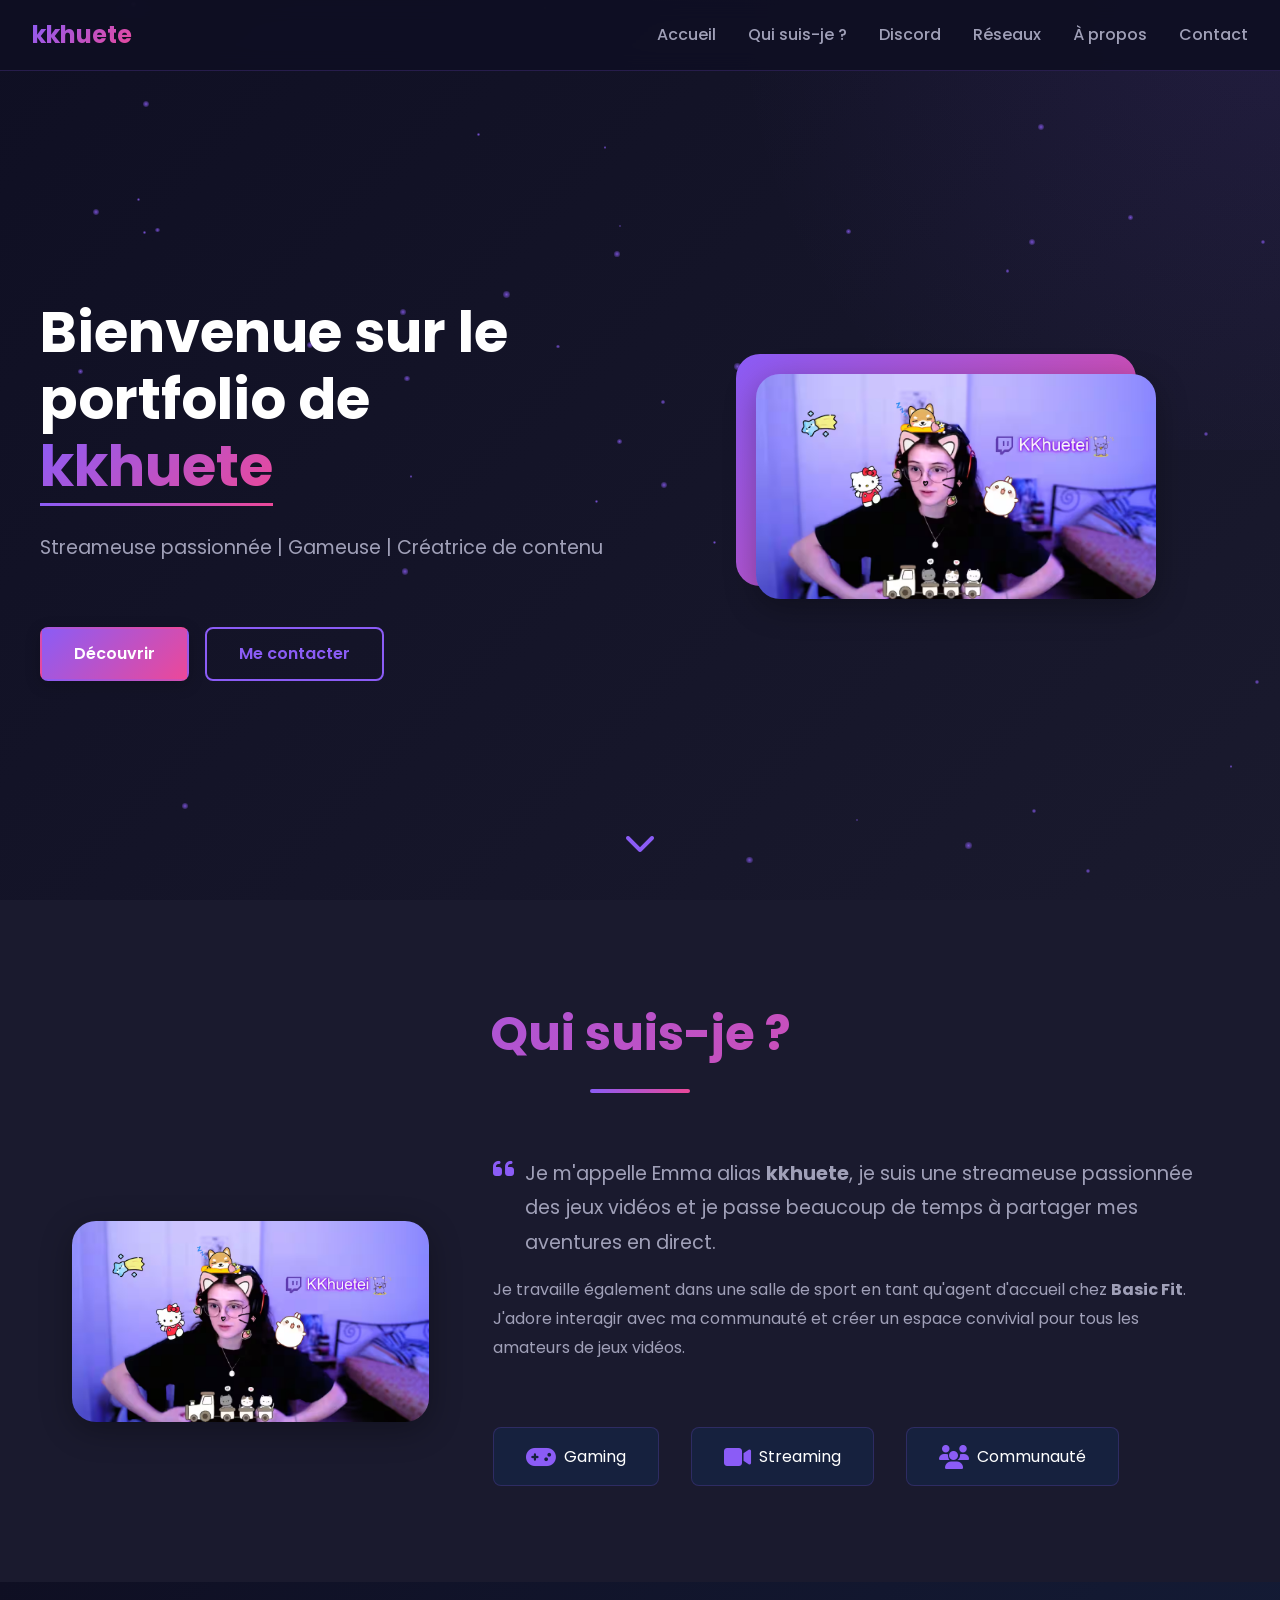
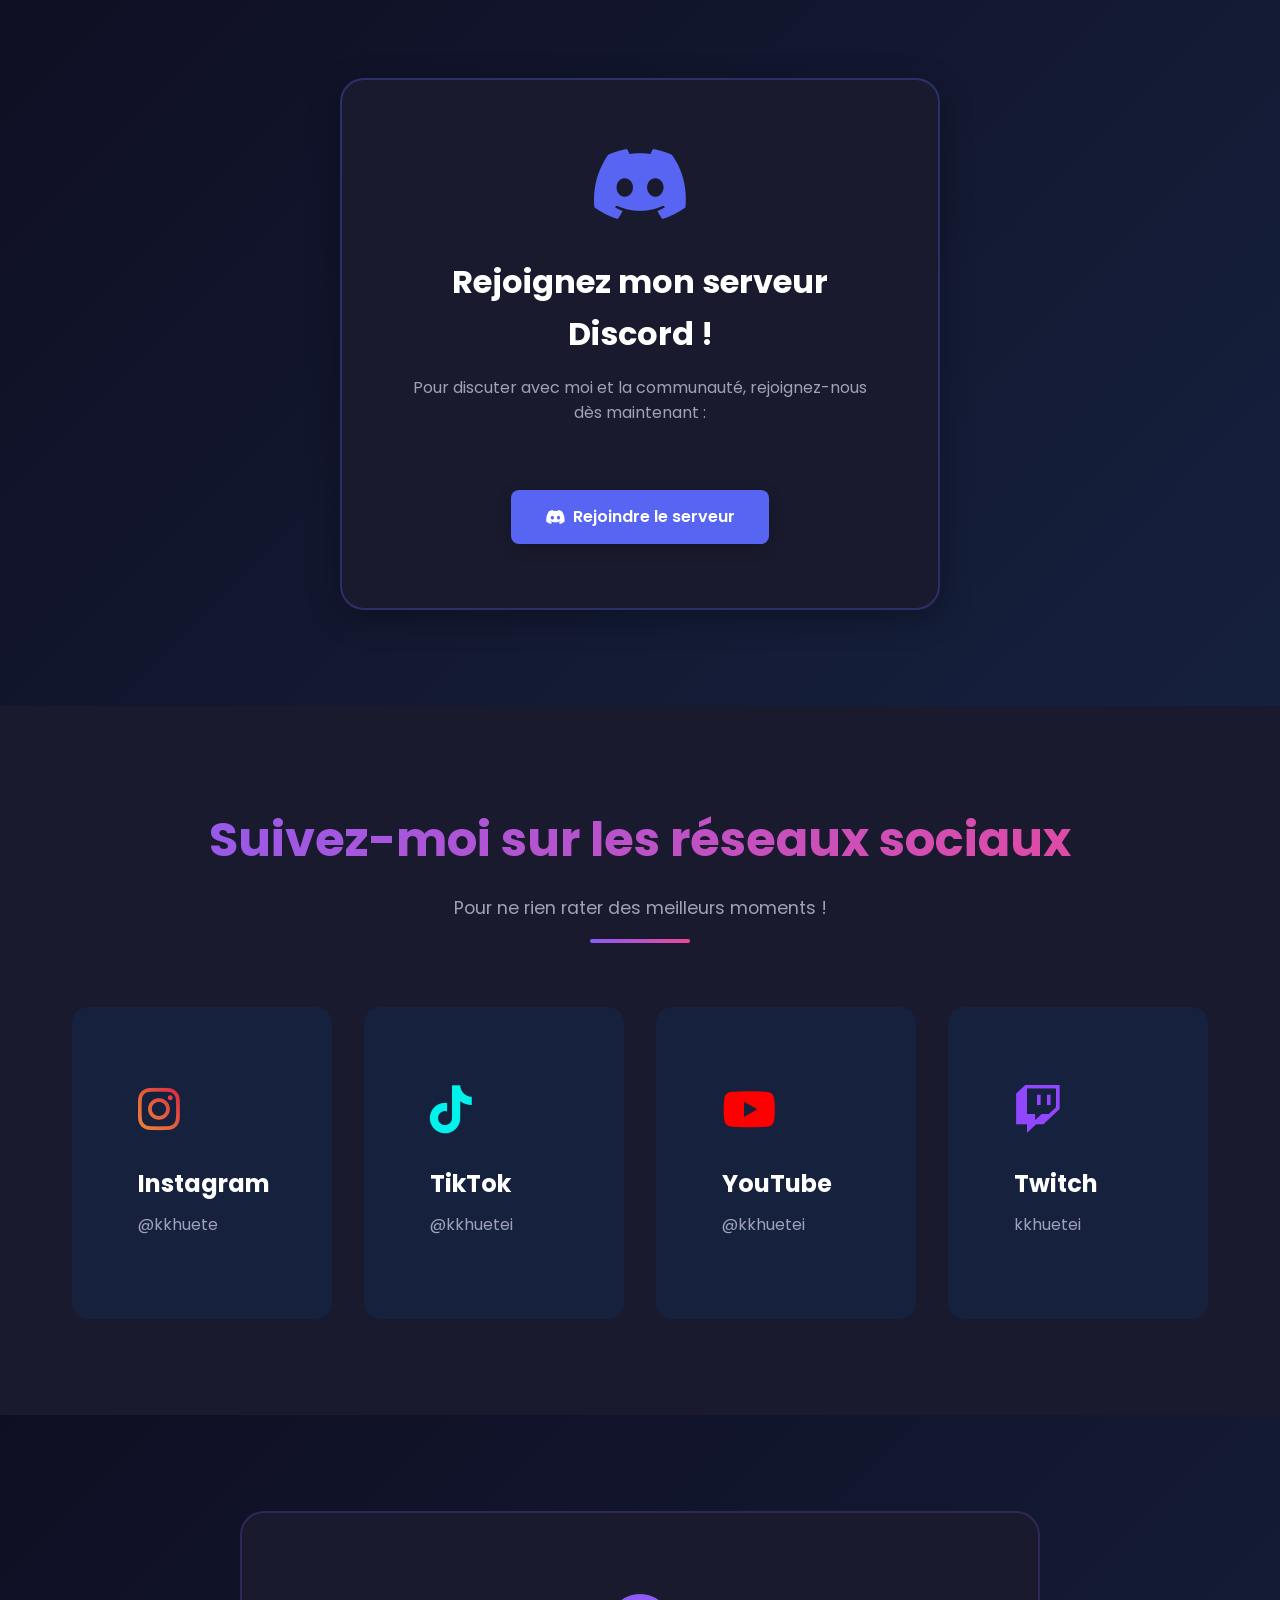
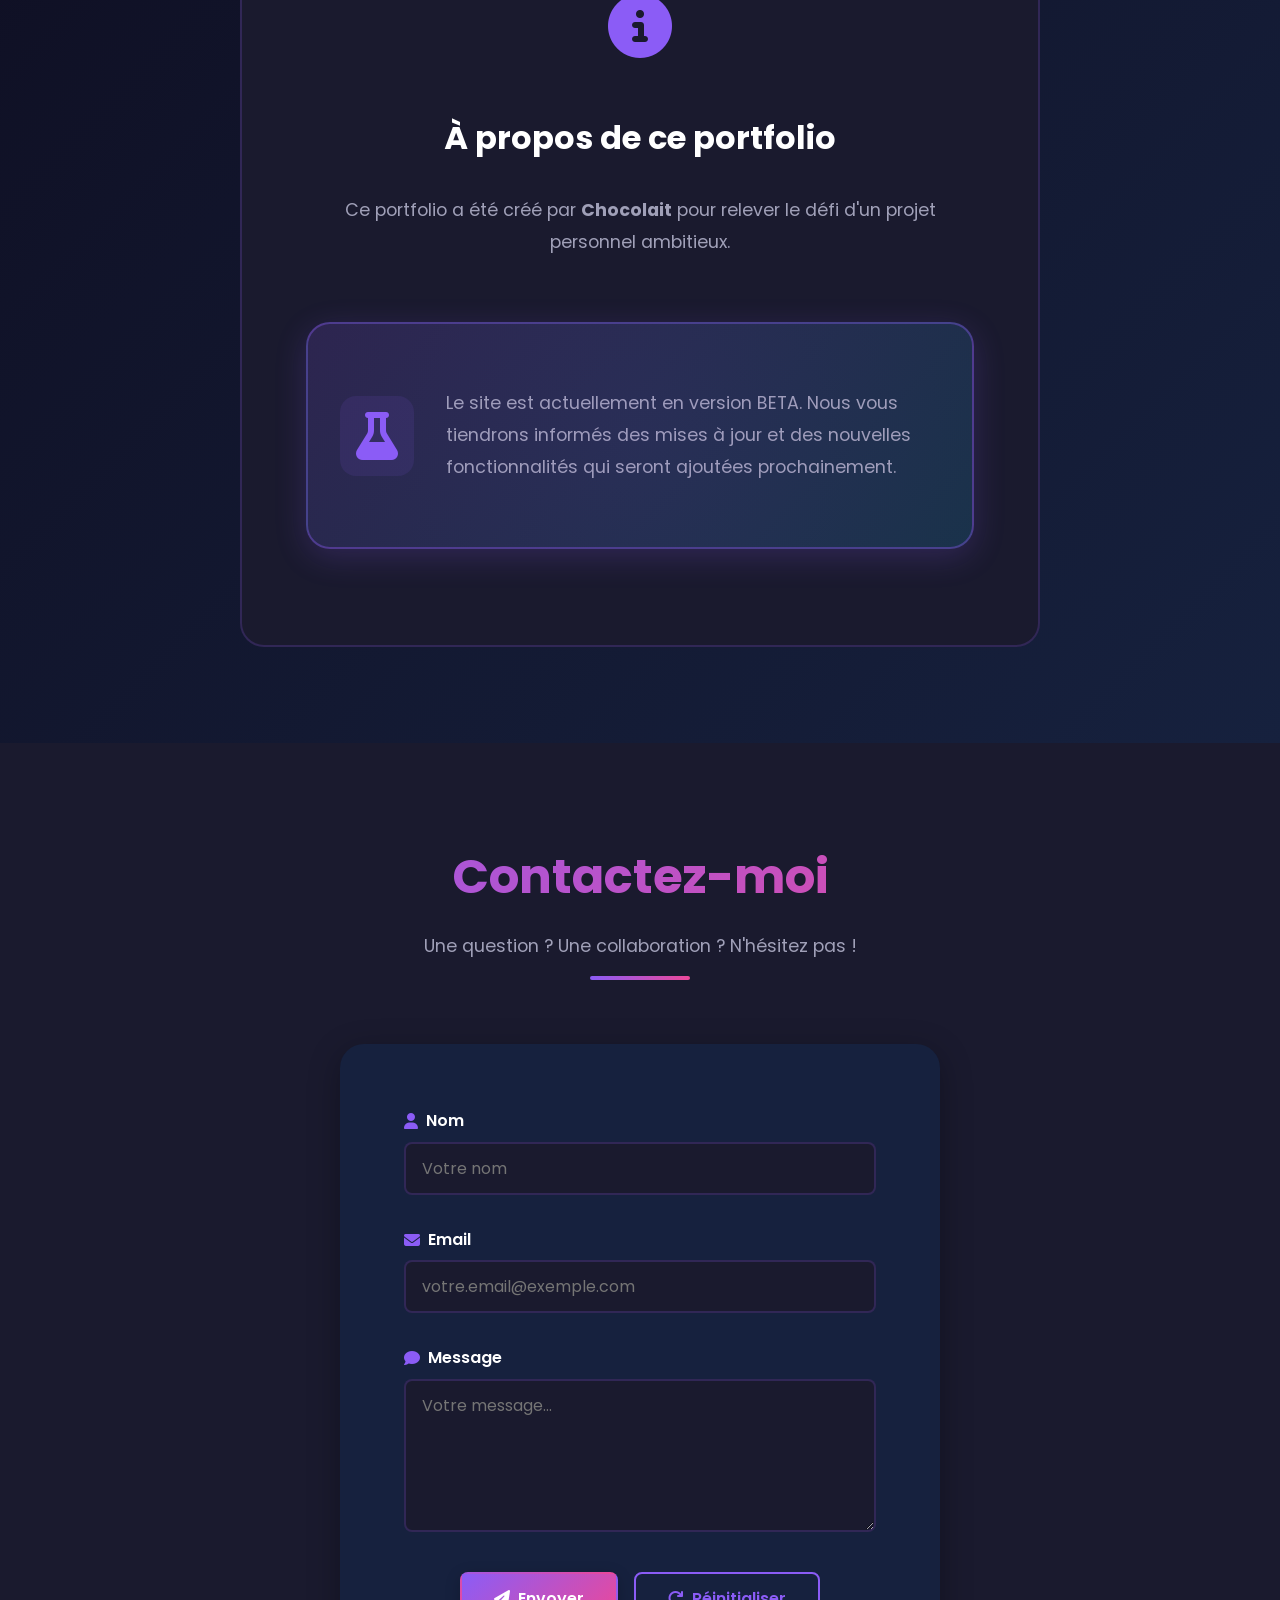
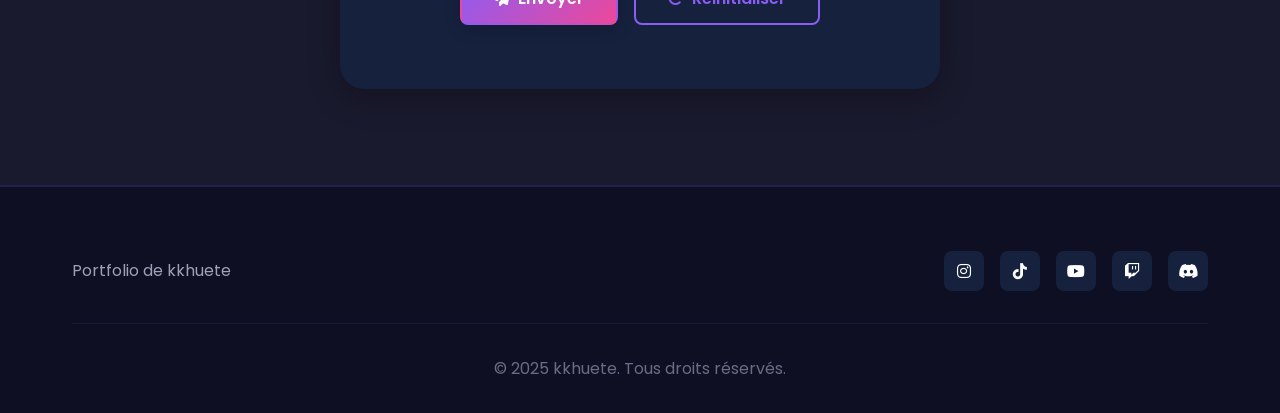
==== commit 0d5e0d92: "Insta Changed" ====
--- a/main.html
+++ b/main.html
@@ -244,7 +244,7 @@
                     <p>Portfolio de kkhuete</p>
                 </div>
                 <div class="footer-social">
-                    <a href="https://www.instagram.com/kkhuete/" target="_blank" aria-label="Instagram">
+                    <a href="https://www.instagram.com/kkhuetei" target="_blank" aria-label="Instagram">
                         <i class="fab fa-instagram"></i>
                     </a>
                     <a href="https://www.tiktok.com/@kkhuetei" target="_blank" aria-label="TikTok">
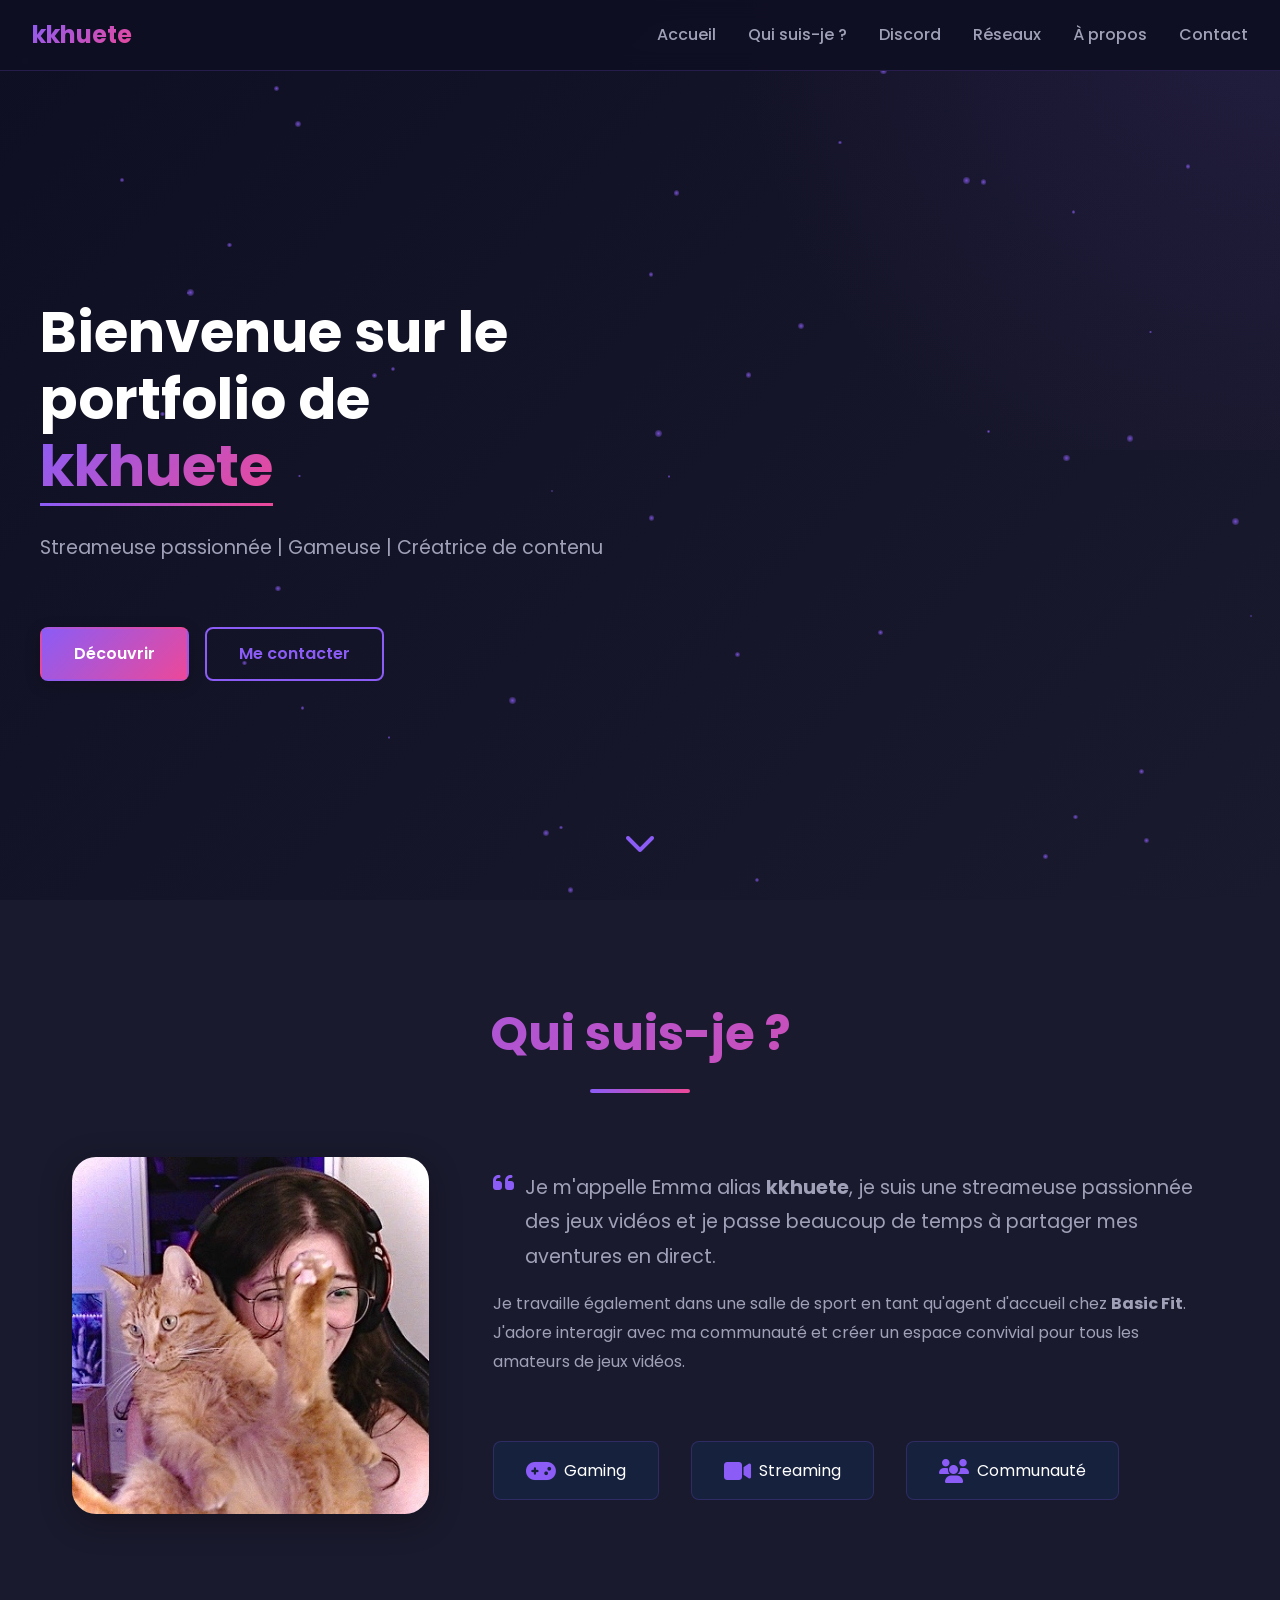
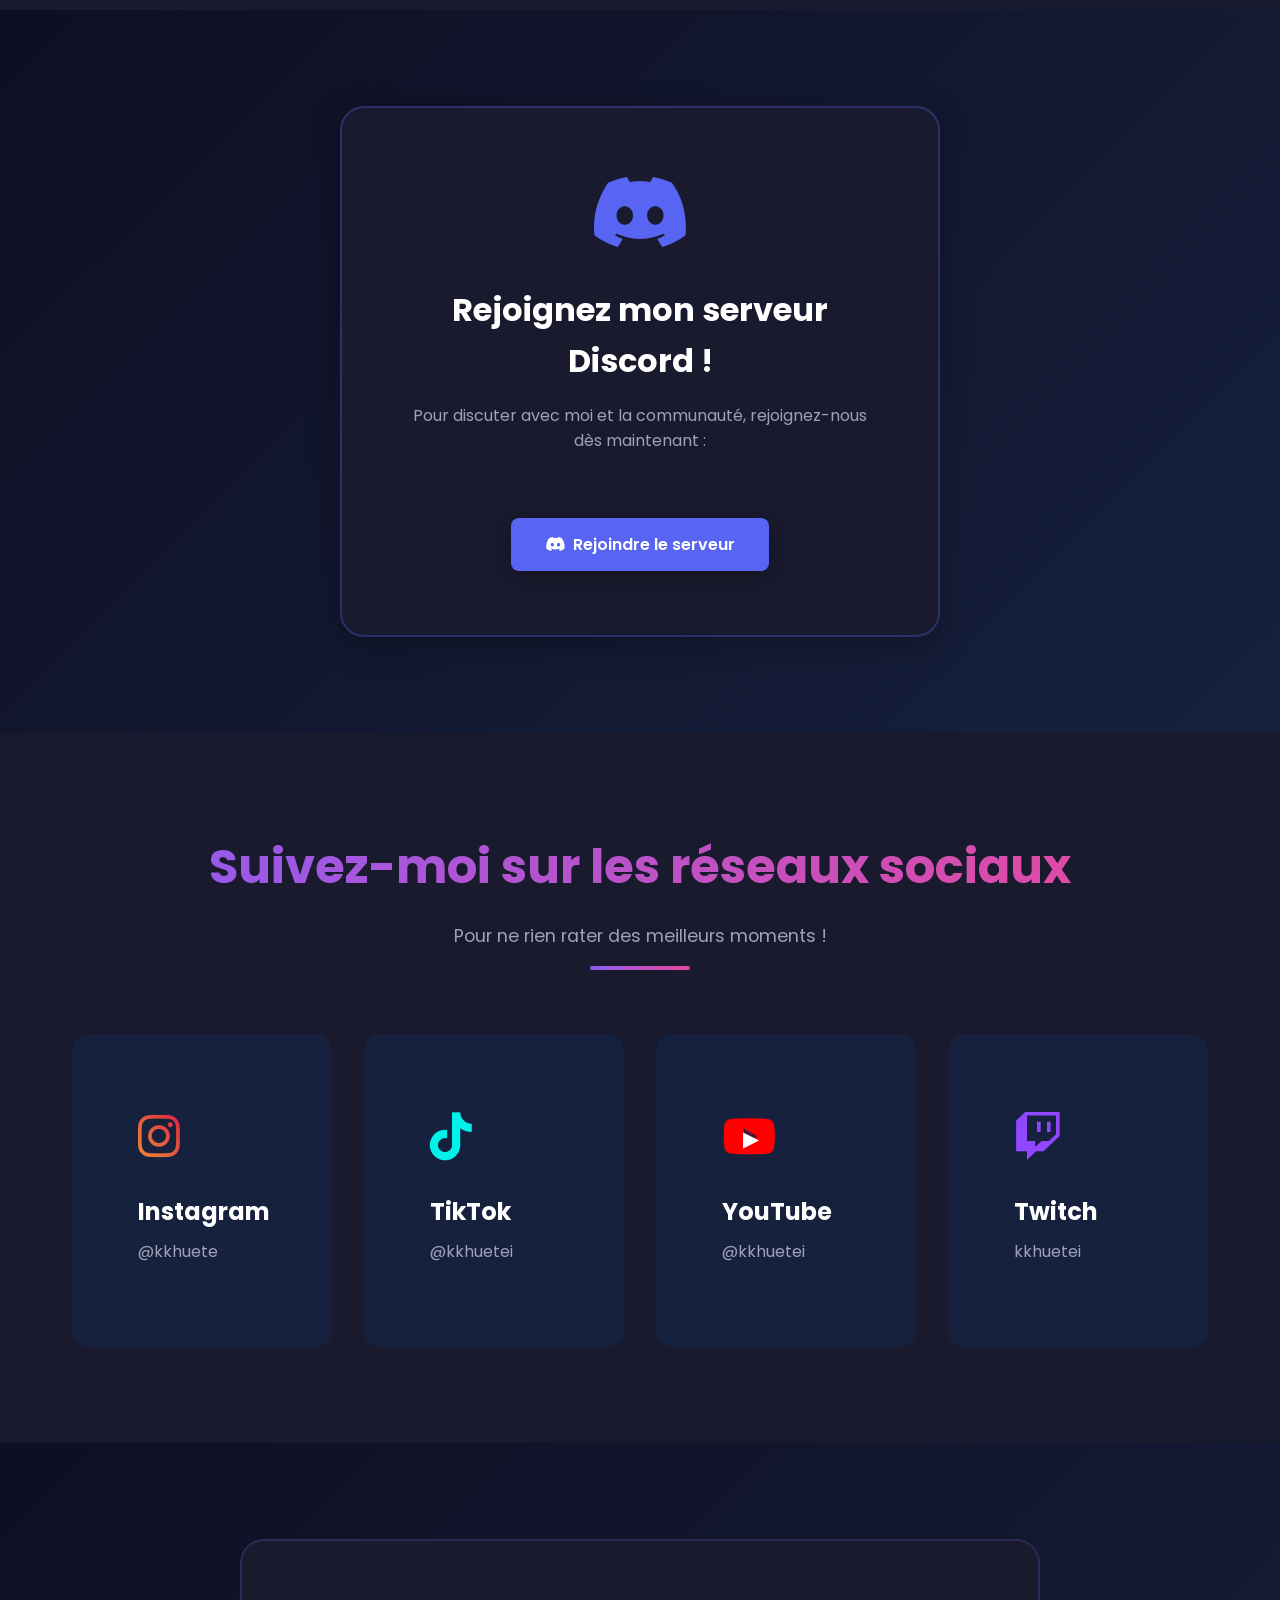
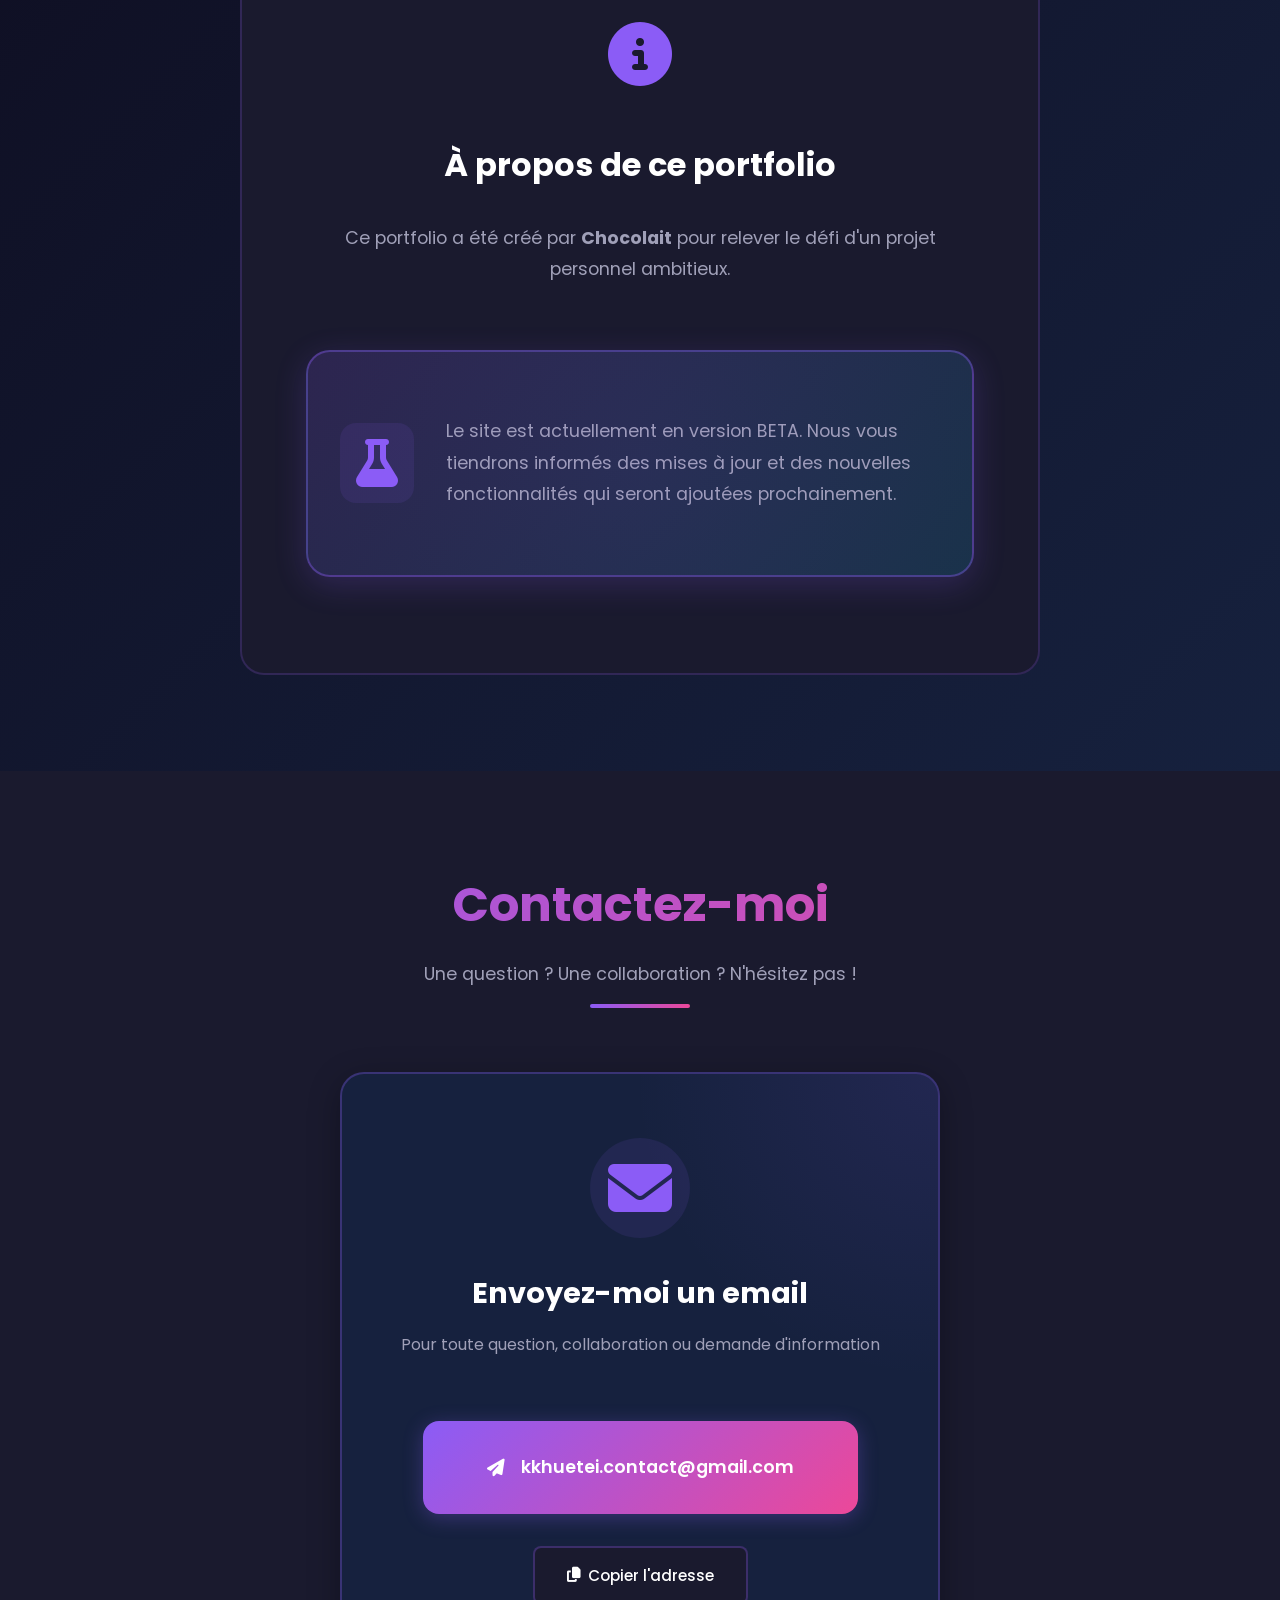
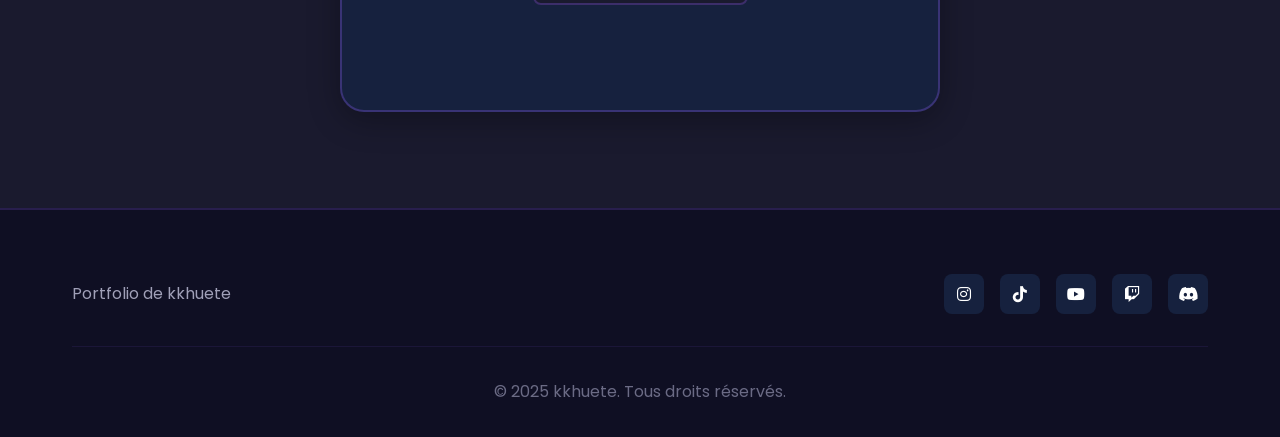
==== commit a9a5f832: "easter egg" ====
--- a/main.html
+++ b/main.html
@@ -54,11 +54,6 @@
                     <a href="#contact" class="btn btn-secondary">Me contacter</a>
                 </div>
             </div>
-            <div class="hero-image">
-                <div class="image-wrapper">
-                    <img src="img/kkhuete.avif" alt="kkhuete photo" class="profile-hero">
-                </div>
-            </div>
         </div>
         <div class="scroll-indicator">
             <i class="fas fa-chevron-down"></i>
@@ -75,7 +70,7 @@
             <div class="bio-content">
                 <div class="bio-image">
                     <div class="image-frame">
-                        <img src="img/kkhuete.avif" alt="kkhuete photo de profil">
+                        <img src="img/Le_Chat.png" alt="kkhuete photo de profil">
                         <div class="image-overlay"></div>
                     </div>
                 </div>
@@ -196,42 +191,22 @@
                 <div class="title-underline"></div>
             </div>
             <div class="contact-wrapper">
-                <form class="contact-form" action="mailto:contact@kkhuete.com" method="post" enctype="text/plain">
-                    <div class="form-group">
-                        <label for="name">
-                            <i class="fas fa-user"></i>
-                            Nom
-                        </label>
-                        <input type="text" id="name" name="name" placeholder="Votre nom" required>
-                    </div>
-                    
-                    <div class="form-group">
-                        <label for="email">
-                            <i class="fas fa-envelope"></i>
-                            Email
-                        </label>
-                        <input type="email" id="email" name="email" placeholder="votre.email@exemple.com" required>
-                    </div>
-                    
-                    <div class="form-group">
-                        <label for="message">
-                            <i class="fas fa-comment"></i>
-                            Message
-                        </label>
-                        <textarea id="message" name="message" rows="5" placeholder="Votre message..." required></textarea>
-                    </div>
-                    
-                    <div class="form-buttons">
-                        <button type="submit" class="btn btn-primary">
-                            <i class="fas fa-paper-plane"></i>
-                            Envoyer
-                        </button>
-                        <button type="reset" class="btn btn-secondary">
-                            <i class="fas fa-redo"></i>
-                            Réinitialiser
-                        </button>
-                    </div>
-                </form>
+                <div class="contact-email-card">
+                    <div class="email-icon">
+                        <i class="fas fa-envelope"></i>
+                    </div>
+                    <h3>Envoyez-moi un email</h3>
+                    <p class="email-description">Pour toute question, collaboration ou demande d'information</p>
+                    <a href="mailto:kkhuetei.contact@gmail.com" class="email-link">
+                        <i class="fas fa-paper-plane"></i>
+                        kkhuetei.contact@gmail.com
+                    </a>
+                    <button class="copy-email-btn" data-email="kkhuetei.contact@gmail.com">
+                        <i class="fas fa-copy"></i>
+                        Copier l'adresse
+                    </button>
+                    <p class="copy-feedback">Adresse copiée !</p>
+                </div>
             </div>
         </div>
     </section>
@@ -271,5 +246,51 @@
     <button class="scroll-top" aria-label="Retour en haut">
         <i class="fas fa-arrow-up"></i>
     </button>
+
+    <!-- Secret Image Easter Egg -->
+    <div class="secret-image-container" id="secretImage">
+        <div class="secret-overlay"></div>
+        <div class="secret-content">
+            <button class="secret-close">
+                <i class="fas fa-times"></i>
+            </button>
+            <div class="secret-frame">
+                <img src="img/kkhuete.avif" alt="Secret découvert" class="secret-photo">
+                <div class="secret-sparkles">
+                    <span class="sparkle">✨</span>
+                    <span class="sparkle">✨</span>
+                    <span class="sparkle">✨</span>
+                    <span class="sparkle">✨</span>
+                </div>
+            </div>
+            <p class="secret-text">🔍 Tu m'as trouvée ! 🔍</p>
+        </div>
+    </div>
+
+    <!-- Easter Egg Modal -->
+    <div class="easter-egg-modal" id="easterEggModal">
+        <div class="easter-egg-overlay"></div>
+        <div class="easter-egg-content">
+            <button class="easter-egg-close" aria-label="Fermer">
+                <i class="fas fa-times"></i>
+            </button>
+            <div class="easter-egg-frame">
+                <img src="img/kkhuete.avif" alt="Easter Egg" class="easter-egg-image">
+                <div class="easter-egg-stickers">
+                    <span class="sticker sticker-1">🐝</span>
+                    <span class="sticker sticker-2">🐱</span>
+                    <span class="sticker sticker-3">🌸</span>
+                    <span class="sticker sticker-4">✨</span>
+                    <span class="sticker sticker-5">🎮</span>
+                    <span class="sticker sticker-6">💜</span>
+                </div>
+                <div class="twitch-badge">
+                    <i class="fab fa-twitch"></i>
+                    <span>KKhuetei</span>
+                </div>
+            </div>
+            <p class="easter-egg-text">🎉 Tu as trouvé l'easter egg ! 🎉</p>
+        </div>
+    </div>
 </body>
 </html>
--- a/main.css
+++ b/main.css
@@ -135,6 +135,18 @@
     font-size: 1.2rem;
     box-shadow: var(--shadow-glow);
     animation: pulse 2s infinite;
+    cursor: pointer;
+    transition: var(--transition-normal);
+    user-select: none;
+}
+
+.brand-logo:hover {
+    transform: scale(1.1);
+    box-shadow: 0 0 40px rgba(139, 92, 246, 0.9);
+}
+
+.brand-logo:active {
+    transform: scale(0.95);
 }
 
 @keyframes pulse {
@@ -673,9 +685,11 @@
     text-decoration: none;
     color: var(--text-primary);
     border: 2px solid transparent;
-    transition: var(--transition-normal);
+    transition: all 0.4s cubic-bezier(0.175, 0.885, 0.32, 1.275);
     overflow: hidden;
     animation: fadeInUp 0.8s ease both;
+    transform-style: preserve-3d;
+    perspective: 1000px;
 }
 
 .social-card:nth-child(1) { animation-delay: 0.1s; }
@@ -683,6 +697,7 @@
 .social-card:nth-child(3) { animation-delay: 0.3s; }
 .social-card:nth-child(4) { animation-delay: 0.4s; }
 
+/* Effet de brillance qui traverse */
 .social-card::before {
     content: '';
     position: absolute;
@@ -690,28 +705,74 @@
     left: -100%;
     width: 100%;
     height: 100%;
-    background: linear-gradient(90deg, transparent, rgba(255, 255, 255, 0.1), transparent);
+    background: linear-gradient(90deg, transparent, rgba(255, 255, 255, 0.2), transparent);
     transition: var(--transition-slow);
+    z-index: 1;
 }
 
 .social-card:hover::before {
     left: 100%;
+    transition: left 0.6s ease;
+}
+
+/* Overlay de couleur au hover */
+.social-card::after {
+    content: '';
+    position: absolute;
+    inset: 0;
+    opacity: 0;
+    transition: var(--transition-normal);
+    z-index: 0;
+    border-radius: var(--radius-md);
+}
+
+.social-card:hover::after {
+    opacity: 1;
+}
+
+/* Effet 3D tilt au hover */
+.social-card:hover {
+    transform: translateY(-15px) scale(1.05);
+    z-index: 10;
 }
 
 .social-icon {
     font-size: 3rem;
     margin-bottom: var(--spacing-sm);
     transition: var(--transition-normal);
+    position: relative;
+    z-index: 2;
+    filter: drop-shadow(0 0 0 transparent);
+}
+
+.social-card:hover .social-icon {
+    filter: drop-shadow(0 0 10px currentColor);
 }
 
 .social-card h3 {
     font-size: 1.5rem;
     margin-bottom: var(--spacing-xs);
+    position: relative;
+    z-index: 2;
+    transition: var(--transition-normal);
+}
+
+.social-card:hover h3 {
+    transform: translateY(-3px);
+    text-shadow: 0 2px 8px rgba(0, 0, 0, 0.3);
 }
 
 .social-card p {
     color: var(--text-secondary);
     margin-bottom: var(--spacing-sm);
+    position: relative;
+    z-index: 2;
+    transition: var(--transition-normal);
+}
+
+.social-card:hover p {
+    color: var(--text-primary);
+    transform: translateY(-2px);
 }
 
 .card-arrow {
@@ -730,9 +791,16 @@
 }
 
 /* Instagram */
+.instagram::after {
+    background: radial-gradient(circle at center, rgba(225, 48, 108, 0.15), rgba(138, 58, 185, 0.15), transparent);
+}
+
 .instagram:hover {
     border-color: #e1306c;
-    box-shadow: 0 0 30px rgba(225, 48, 108, 0.3);
+    box-shadow: 0 15px 60px rgba(225, 48, 108, 0.6), 
+                0 0 40px rgba(138, 58, 185, 0.4),
+                inset 0 0 30px rgba(225, 48, 108, 0.1);
+    background: linear-gradient(135deg, rgba(225, 48, 108, 0.05), rgba(138, 58, 185, 0.05));
 }
 
 .instagram .social-icon {
@@ -740,61 +808,225 @@
     -webkit-background-clip: text;
     -webkit-text-fill-color: transparent;
     background-clip: text;
+    position: relative;
+}
+
+.instagram .social-icon::after {
+    content: '';
+    position: absolute;
+    top: 50%;
+    left: 50%;
+    transform: translate(-50%, -50%);
+    width: 100%;
+    height: 100%;
+    background: var(--instagram-gradient);
+    filter: blur(20px);
+    opacity: 0;
+    transition: var(--transition-normal);
 }
 
 .instagram:hover .social-icon {
-    transform: rotate(360deg) scale(1.2);
+    animation: instagram-spin 0.8s cubic-bezier(0.68, -0.55, 0.265, 1.55);
+}
+
+.instagram:hover .social-icon::after {
+    opacity: 0.6;
+}
+
+@keyframes instagram-spin {
+    0% { transform: rotate(0deg) scale(1); }
+    50% { transform: rotate(180deg) scale(1.3); }
+    100% { transform: rotate(360deg) scale(1.2); }
 }
 
 /* TikTok */
+.tiktok::after {
+    background: radial-gradient(circle at center, rgba(0, 242, 234, 0.15), rgba(255, 0, 80, 0.1), transparent);
+}
+
 .tiktok:hover {
     border-color: #00f2ea;
-    box-shadow: 0 0 30px rgba(0, 242, 234, 0.3);
+    box-shadow: 0 15px 60px rgba(0, 242, 234, 0.6),
+                -5px 0 30px rgba(255, 0, 80, 0.4),
+                5px 0 30px rgba(0, 242, 234, 0.4),
+                inset 0 0 30px rgba(0, 242, 234, 0.1);
+    background: linear-gradient(135deg, rgba(0, 242, 234, 0.05), rgba(255, 0, 80, 0.03));
 }
 
 .tiktok .social-icon {
     color: #00f2ea;
+    position: relative;
 }
 
 .tiktok:hover .social-icon {
-    transform: scale(1.2);
-    animation: shake 0.5s ease;
-}
-
-@keyframes shake {
-    0%, 100% { transform: scale(1.2) rotate(0deg); }
-    25% { transform: scale(1.2) rotate(-5deg); }
-    75% { transform: scale(1.2) rotate(5deg); }
-}
+    animation: tiktok-glitch 0.6s ease;
+}
+
+@keyframes tiktok-glitch {
+    0%, 100% { 
+        transform: translate(0, 0) scale(1);
+    }
+    20% { 
+        transform: translate(-2px, 2px) scale(1.1);
+    }
+    40% { 
+        transform: translate(2px, -2px) scale(1.2);
+    }
+    60% { 
+        transform: translate(-2px, -2px) scale(1.15);
+    }
+    80% { 
+        transform: translate(2px, 2px) scale(1.25);
+    }
+}
+
+
 
 /* YouTube */
+.youtube::after {
+    background: radial-gradient(circle at center, rgba(255, 0, 0, 0.15), transparent);
+}
+
 .youtube:hover {
     border-color: var(--youtube-color);
-    box-shadow: 0 0 30px rgba(255, 0, 0, 0.3);
+    box-shadow: 0 15px 60px rgba(255, 0, 0, 0.6),
+                0 0 50px rgba(255, 0, 0, 0.4),
+                inset 0 0 30px rgba(255, 0, 0, 0.1);
+    background: linear-gradient(135deg, rgba(255, 0, 0, 0.08), rgba(0, 0, 0, 0.2));
 }
 
 .youtube .social-icon {
     color: var(--youtube-color);
+    position: relative;
+}
+
+.youtube .social-icon::after {
+    content: '▶';
+    position: absolute;
+    top: 50%;
+    left: 22.76%;
+    transform: translate(-50%, -50%);
+    font-size: 1.3rem;
+    opacity: 1;
+    color: white;
+    text-shadow: 0 0 15px rgba(255, 0, 0, 1);
+    transition: var(--transition-normal);
 }
 
 .youtube:hover .social-icon {
-    transform: scale(1.2);
-    animation: pulse 1s ease;
+    animation: youtube-play 0.8s cubic-bezier(0.68, -0.55, 0.265, 1.55);
+}
+
+.youtube:hover .social-icon::after {
+    animation: youtube-play-icon 0.8s cubic-bezier(0.68, -0.55, 0.265, 1.55);
+    text-shadow: 0 0 25px rgba(255, 0, 0, 1), 0 0 40px rgba(255, 0, 0, 0.8);
+}
+
+@keyframes youtube-play {
+    0% { 
+        transform: scale(1);
+    }
+    30% { 
+        transform: scale(0.8);
+    }
+    60% { 
+        transform: scale(1.3);
+    }
+    100% { 
+        transform: scale(1.2);
+    }
+}
+
+@keyframes youtube-play-icon {
+    0% {
+        transform: translate(-50%, -50%) scale(1);
+    }
+    50% {
+        transform: translate(-50%, -50%) scale(1.3) rotate(360deg);
+    }
+    100% {
+        transform: translate(-50%, -50%) scale(1);
+    }
 }
 
 /* Twitch */
+.twitch::after {
+    background: radial-gradient(circle at center, rgba(145, 70, 255, 0.15), transparent);
+}
+
 .twitch:hover {
     border-color: var(--twitch-color);
-    box-shadow: 0 0 30px rgba(145, 70, 255, 0.3);
+    box-shadow: 0 15px 60px rgba(145, 70, 255, 0.6),
+                0 0 50px rgba(145, 70, 255, 0.4),
+                inset 0 0 30px rgba(145, 70, 255, 0.1);
+    background: linear-gradient(135deg, rgba(145, 70, 255, 0.08), rgba(100, 65, 165, 0.05));
 }
 
 .twitch .social-icon {
     color: var(--twitch-color);
+    position: relative;
+}
+
+.twitch .social-icon::before,
+.twitch .social-icon::after {
+    content: '';
+    position: absolute;
+    top: 0;
+    left: 0;
+    width: 100%;
+    height: 100%;
+    border: 2px solid var(--twitch-color);
+    border-radius: 8px;
+    opacity: 0;
 }
 
 .twitch:hover .social-icon {
-    transform: scale(1.2);
-    animation: bounce 1s ease;
+    animation: twitch-bounce 0.6s ease;
+}
+
+.twitch:hover .social-icon::before {
+    animation: twitch-pulse-1 1s ease-out;
+}
+
+.twitch:hover .social-icon::after {
+    animation: twitch-pulse-2 1s ease-out 0.2s;
+}
+
+@keyframes twitch-bounce {
+    0%, 100% { 
+        transform: translateY(0) scale(1);
+    }
+    25% { 
+        transform: translateY(-15px) scale(1.1);
+    }
+    50% { 
+        transform: translateY(0) scale(1.15);
+    }
+    75% { 
+        transform: translateY(-8px) scale(1.2);
+    }
+}
+
+@keyframes twitch-pulse-1 {
+    0% {
+        opacity: 1;
+        transform: scale(1);
+    }
+    100% {
+        opacity: 0;
+        transform: scale(2);
+    }
+}
+
+@keyframes twitch-pulse-2 {
+    0% {
+        opacity: 1;
+        transform: scale(1);
+    }
+    100% {
+        opacity: 0;
+        transform: scale(2.5);
+    }
 }
 
 /* ============================================
@@ -982,65 +1214,130 @@
     margin: 0 auto;
 }
 
-.contact-form {
+.contact-email-card {
     background: var(--bg-tertiary);
-    padding: var(--spacing-lg);
+    padding: var(--spacing-lg) var(--spacing-md);
     border-radius: var(--radius-lg);
     box-shadow: var(--shadow-lg);
+    text-align: center;
+    border: 2px solid rgba(139, 92, 246, 0.3);
+    position: relative;
+    overflow: hidden;
     animation: fadeInUp 0.8s ease;
 }
 
-.form-group {
+.contact-email-card::before {
+    content: '';
+    position: absolute;
+    top: -50%;
+    right: -50%;
+    width: 100%;
+    height: 100%;
+    background: radial-gradient(circle, rgba(139, 92, 246, 0.1) 0%, transparent 70%);
+    animation: rotate 15s linear infinite;
+}
+
+.email-icon {
+    font-size: 4rem;
+    color: var(--primary-color);
+    margin: 0 auto var(--spacing-md);
+    width: 100px;
+    height: 100px;
+    background: rgba(139, 92, 246, 0.1);
+    border-radius: var(--radius-full);
+    display: flex;
+    align-items: center;
+    justify-content: center;
+    animation: pulse 2s infinite;
+    position: relative;
+    z-index: 1;
+}
+
+.contact-email-card h3 {
+    font-size: 1.8rem;
+    margin-bottom: var(--spacing-sm);
+    color: var(--text-primary);
+    position: relative;
+    z-index: 1;
+}
+
+.email-description {
+    color: var(--text-secondary);
+    margin-bottom: var(--spacing-lg);
+    line-height: 1.6;
+    position: relative;
+    z-index: 1;
+}
+
+.email-link {
+    display: inline-flex;
+    align-items: center;
+    gap: var(--spacing-sm);
+    padding: var(--spacing-md) var(--spacing-lg);
+    background: linear-gradient(135deg, var(--primary-color), var(--secondary-color));
+    color: white;
+    font-size: 1.1rem;
+    font-weight: 600;
+    text-decoration: none;
+    border-radius: var(--radius-md);
     margin-bottom: var(--spacing-md);
-}
-
-.form-group label {
-    display: flex;
+    transition: var(--transition-normal);
+    box-shadow: 0 4px 20px rgba(139, 92, 246, 0.3);
+    position: relative;
+    z-index: 1;
+}
+
+.email-link:hover {
+    transform: translateY(-3px);
+    box-shadow: 0 8px 30px rgba(139, 92, 246, 0.5);
+}
+
+.copy-email-btn {
+    display: inline-flex;
     align-items: center;
     gap: var(--spacing-xs);
-    margin-bottom: var(--spacing-xs);
+    padding: var(--spacing-sm) var(--spacing-md);
+    background: var(--bg-secondary);
+    color: var(--text-primary);
+    border: 2px solid rgba(139, 92, 246, 0.3);
+    border-radius: var(--radius-sm);
+    font-family: inherit;
+    font-size: 0.95rem;
+    font-weight: 500;
+    cursor: pointer;
+    transition: var(--transition-normal);
+    position: relative;
+    z-index: 1;
+}
+
+.copy-email-btn:hover {
+    background: rgba(139, 92, 246, 0.1);
+    border-color: var(--primary-color);
+    transform: translateY(-2px);
+}
+
+.copy-email-btn:active {
+    transform: translateY(0);
+}
+
+.copy-feedback {
+    margin-top: var(--spacing-sm);
+    color: var(--accent-color);
     font-weight: 600;
-    color: var(--text-primary);
-}
-
-.form-group label i {
-    color: var(--primary-color);
-}
-
-.form-group input,
-.form-group textarea {
-    width: 100%;
-    padding: 12px 16px;
-    background: var(--bg-secondary);
-    border: 2px solid rgba(139, 92, 246, 0.2);
-    border-radius: var(--radius-sm);
-    color: var(--text-primary);
-    font-family: inherit;
-    font-size: 1rem;
-    transition: var(--transition-normal);
-}
-
-.form-group input:focus,
-.form-group textarea:focus {
-    outline: none;
-    border-color: var(--primary-color);
-    box-shadow: 0 0 20px rgba(139, 92, 246, 0.2);
-}
-
-.form-group textarea {
-    resize: vertical;
-    min-height: 120px;
-}
-
-.form-buttons {
-    display: flex;
-    gap: var(--spacing-sm);
-    justify-content: center;
-}
-
-.form-buttons button {
-    font-family: inherit;
-    font-size: 1rem;
+    opacity: 0;
+    transition: var(--transition-normal);
+    position: relative;
+    z-index: 1;
+}
+
+.copy-feedback.show {
+    opacity: 1;
+    animation: fadeInOut 2s ease;
+}
+
+@keyframes fadeInOut {
+    0%, 100% { opacity: 0; }
+    20%, 80% { opacity: 1; }
 }
 
 /* ============================================
@@ -1285,3 +1582,405 @@
     opacity: 1;
     transform: translateY(0);
 }
+
+/* ============================================
+   EASTER EGG MODAL
+   ============================================ */
+.easter-egg-modal {
+    position: fixed;
+    top: 0;
+    left: 0;
+    width: 100%;
+    height: 100%;
+    z-index: 10000;
+    display: flex;
+    align-items: center;
+    justify-content: center;
+    opacity: 0;
+    visibility: hidden;
+    transition: opacity 0.4s ease, visibility 0.4s ease;
+}
+
+.easter-egg-modal.active {
+    opacity: 1;
+    visibility: visible;
+}
+
+.easter-egg-overlay {
+    position: absolute;
+    inset: 0;
+    background: rgba(0, 0, 0, 0.9);
+    backdrop-filter: blur(10px);
+    animation: fadeIn 0.4s ease;
+}
+
+.easter-egg-content {
+    position: relative;
+    z-index: 1;
+    animation: zoomIn 0.5s cubic-bezier(0.68, -0.55, 0.265, 1.55);
+}
+
+@keyframes zoomIn {
+    from {
+        transform: scale(0) rotate(-180deg);
+        opacity: 0;
+    }
+    to {
+        transform: scale(1) rotate(0deg);
+        opacity: 1;
+    }
+}
+
+.easter-egg-close {
+    position: absolute;
+    top: -15px;
+    right: -15px;
+    width: 40px;
+    height: 40px;
+    background: linear-gradient(135deg, var(--primary-color), var(--secondary-color));
+    border: none;
+    border-radius: var(--radius-full);
+    color: white;
+    font-size: 1.2rem;
+    cursor: pointer;
+    display: flex;
+    align-items: center;
+    justify-content: center;
+    transition: var(--transition-normal);
+    box-shadow: 0 4px 20px rgba(139, 92, 246, 0.5);
+    z-index: 2;
+}
+
+.easter-egg-close:hover {
+    transform: rotate(90deg) scale(1.1);
+    box-shadow: 0 6px 30px rgba(139, 92, 246, 0.8);
+}
+
+.easter-egg-frame {
+    position: relative;
+    max-width: 500px;
+    width: 90vw;
+    background: linear-gradient(135deg, #a78bfa 0%, #ec4899 50%, #8b5cf6 100%);
+    padding: 20px;
+    border-radius: var(--radius-lg);
+    box-shadow: 0 20px 80px rgba(139, 92, 246, 0.6);
+    animation: float 3s ease-in-out infinite;
+}
+
+@keyframes float {
+    0%, 100% {
+        transform: translateY(0px);
+    }
+    50% {
+        transform: translateY(-20px);
+    }
+}
+
+.easter-egg-image {
+    width: 100%;
+    height: auto;
+    border-radius: var(--radius-md);
+    display: block;
+    box-shadow: 0 10px 40px rgba(0, 0, 0, 0.5);
+}
+
+.easter-egg-stickers {
+    position: absolute;
+    inset: 0;
+    pointer-events: none;
+}
+
+.sticker {
+    position: absolute;
+    font-size: 3rem;
+    animation: bounce-sticker 2s ease-in-out infinite;
+    filter: drop-shadow(0 4px 8px rgba(0, 0, 0, 0.3));
+}
+
+.sticker-1 {
+    top: 10%;
+    left: 5%;
+    animation-delay: 0s;
+}
+
+.sticker-2 {
+    top: 15%;
+    right: 10%;
+    animation-delay: 0.3s;
+}
+
+.sticker-3 {
+    top: 40%;
+    left: 8%;
+    animation-delay: 0.6s;
+}
+
+.sticker-4 {
+    top: 45%;
+    right: 8%;
+    animation-delay: 0.9s;
+}
+
+.sticker-5 {
+    bottom: 25%;
+    left: 10%;
+    animation-delay: 1.2s;
+}
+
+.sticker-6 {
+    bottom: 20%;
+    right: 12%;
+    animation-delay: 1.5s;
+}
+
+@keyframes bounce-sticker {
+    0%, 100% {
+        transform: translateY(0) rotate(0deg);
+    }
+    50% {
+        transform: translateY(-10px) rotate(5deg);
+    }
+}
+
+.twitch-badge {
+    position: absolute;
+    top: 15%;
+    left: 50%;
+    transform: translateX(-50%);
+    background: rgba(145, 70, 255, 0.95);
+    padding: 8px 20px;
+    border-radius: 20px;
+    display: flex;
+    align-items: center;
+    gap: 8px;
+    font-weight: 600;
+    color: white;
+    box-shadow: 0 4px 20px rgba(145, 70, 255, 0.6);
+    animation: pulse 2s ease-in-out infinite;
+}
+
+.twitch-badge i {
+    font-size: 1.2rem;
+}
+
+.easter-egg-text {
+    margin-top: var(--spacing-md);
+    font-size: 1.5rem;
+    font-weight: 700;
+    text-align: center;
+    background: linear-gradient(135deg, var(--primary-color), var(--secondary-color), var(--accent-color));
+    -webkit-background-clip: text;
+    -webkit-text-fill-color: transparent;
+    background-clip: text;
+    animation: gradient-shift 2s ease infinite;
+    text-shadow: 0 0 30px rgba(139, 92, 246, 0.5);
+}
+
+@media (max-width: 768px) {
+    .easter-egg-frame {
+        max-width: 90%;
+    }
+    
+    .sticker {
+        font-size: 2rem;
+    }
+    
+    .easter-egg-text {
+        font-size: 1.2rem;
+    }
+}
+
+/* ============================================
+   SECRET IMAGE EASTER EGG
+   ============================================ */
+.secret-image-container {
+    position: fixed;
+    top: 0;
+    left: 0;
+    width: 100%;
+    height: 100%;
+    z-index: 9999;
+    display: flex;
+    align-items: center;
+    justify-content: center;
+    opacity: 0;
+    visibility: hidden;
+    transition: opacity 0.5s ease, visibility 0.5s ease;
+}
+
+.secret-image-container.show {
+    opacity: 1;
+    visibility: visible;
+}
+
+.secret-overlay {
+    position: absolute;
+    inset: 0;
+    background: rgba(0, 0, 0, 0.95);
+    backdrop-filter: blur(20px);
+}
+
+.secret-content {
+    position: relative;
+    z-index: 1;
+    animation: secretReveal 0.8s cubic-bezier(0.68, -0.55, 0.265, 1.55);
+}
+
+@keyframes secretReveal {
+    0% {
+        transform: scale(0.5) rotate(-180deg);
+        opacity: 0;
+        filter: blur(20px);
+    }
+    50% {
+        transform: scale(1.1) rotate(0deg);
+    }
+    100% {
+        transform: scale(1) rotate(0deg);
+        opacity: 1;
+        filter: blur(0);
+    }
+}
+
+.secret-close {
+    position: absolute;
+    top: -20px;
+    right: -20px;
+    width: 50px;
+    height: 50px;
+    background: linear-gradient(135deg, var(--primary-color), var(--secondary-color));
+    border: none;
+    border-radius: var(--radius-full);
+    color: white;
+    font-size: 1.5rem;
+    cursor: pointer;
+    display: flex;
+    align-items: center;
+    justify-content: center;
+    transition: var(--transition-normal);
+    box-shadow: 0 5px 25px rgba(139, 92, 246, 0.6);
+    z-index: 3;
+}
+
+.secret-close:hover {
+    transform: rotate(180deg) scale(1.2);
+    box-shadow: 0 8px 35px rgba(139, 92, 246, 0.9);
+}
+
+.secret-frame {
+    position: relative;
+    max-width: 600px;
+    width: 90vw;
+    background: linear-gradient(135deg, #8b5cf6 0%, #ec4899 50%, #06b6d4 100%);
+    padding: 25px;
+    border-radius: var(--radius-lg);
+    box-shadow: 0 30px 100px rgba(139, 92, 246, 0.8);
+    animation: secretFloat 4s ease-in-out infinite;
+}
+
+@keyframes secretFloat {
+    0%, 100% {
+        transform: translateY(0) rotate(0deg);
+        box-shadow: 0 30px 100px rgba(139, 92, 246, 0.8);
+    }
+    25% {
+        transform: translateY(-15px) rotate(2deg);
+        box-shadow: 0 40px 120px rgba(236, 72, 153, 0.8);
+    }
+    50% {
+        transform: translateY(-20px) rotate(0deg);
+        box-shadow: 0 50px 140px rgba(6, 182, 212, 0.8);
+    }
+    75% {
+        transform: translateY(-15px) rotate(-2deg);
+        box-shadow: 0 40px 120px rgba(139, 92, 246, 0.8);
+    }
+}
+
+.secret-photo {
+    width: 100%;
+    height: auto;
+    border-radius: var(--radius-md);
+    display: block;
+    box-shadow: 0 15px 50px rgba(0, 0, 0, 0.6);
+    position: relative;
+    z-index: 1;
+}
+
+.secret-sparkles {
+    position: absolute;
+    inset: 0;
+    pointer-events: none;
+    z-index: 2;
+}
+
+.sparkle {
+    position: absolute;
+    font-size: 3rem;
+    animation: sparkleFloat 3s ease-in-out infinite;
+    filter: drop-shadow(0 0 10px rgba(255, 255, 255, 0.8));
+}
+
+.sparkle:nth-child(1) {
+    top: 10%;
+    left: 10%;
+    animation-delay: 0s;
+}
+
+.sparkle:nth-child(2) {
+    top: 15%;
+    right: 15%;
+    animation-delay: 0.5s;
+}
+
+.sparkle:nth-child(3) {
+    bottom: 20%;
+    left: 15%;
+    animation-delay: 1s;
+}
+
+.sparkle:nth-child(4) {
+    bottom: 15%;
+    right: 10%;
+    animation-delay: 1.5s;
+}
+
+@keyframes sparkleFloat {
+    0%, 100% {
+        transform: translateY(0) scale(1) rotate(0deg);
+        opacity: 1;
+    }
+    50% {
+        transform: translateY(-20px) scale(1.3) rotate(180deg);
+        opacity: 0.7;
+    }
+}
+
+.secret-text {
+    margin-top: var(--spacing-lg);
+    font-size: 2rem;
+    font-weight: 900;
+    text-align: center;
+    background: linear-gradient(135deg, #fff, var(--primary-color), var(--secondary-color));
+    -webkit-background-clip: text;
+    -webkit-text-fill-color: transparent;
+    background-clip: text;
+    animation: gradient-shift 3s ease infinite;
+    text-shadow: 0 0 40px rgba(255, 255, 255, 0.5);
+    letter-spacing: 2px;
+}
+
+@media (max-width: 768px) {
+    .secret-frame {
+        max-width: 90%;
+        padding: 15px;
+    }
+    
+    .secret-text {
+        font-size: 1.3rem;
+    }
+    
+    .sparkle {
+        font-size: 2rem;
+    }
+}
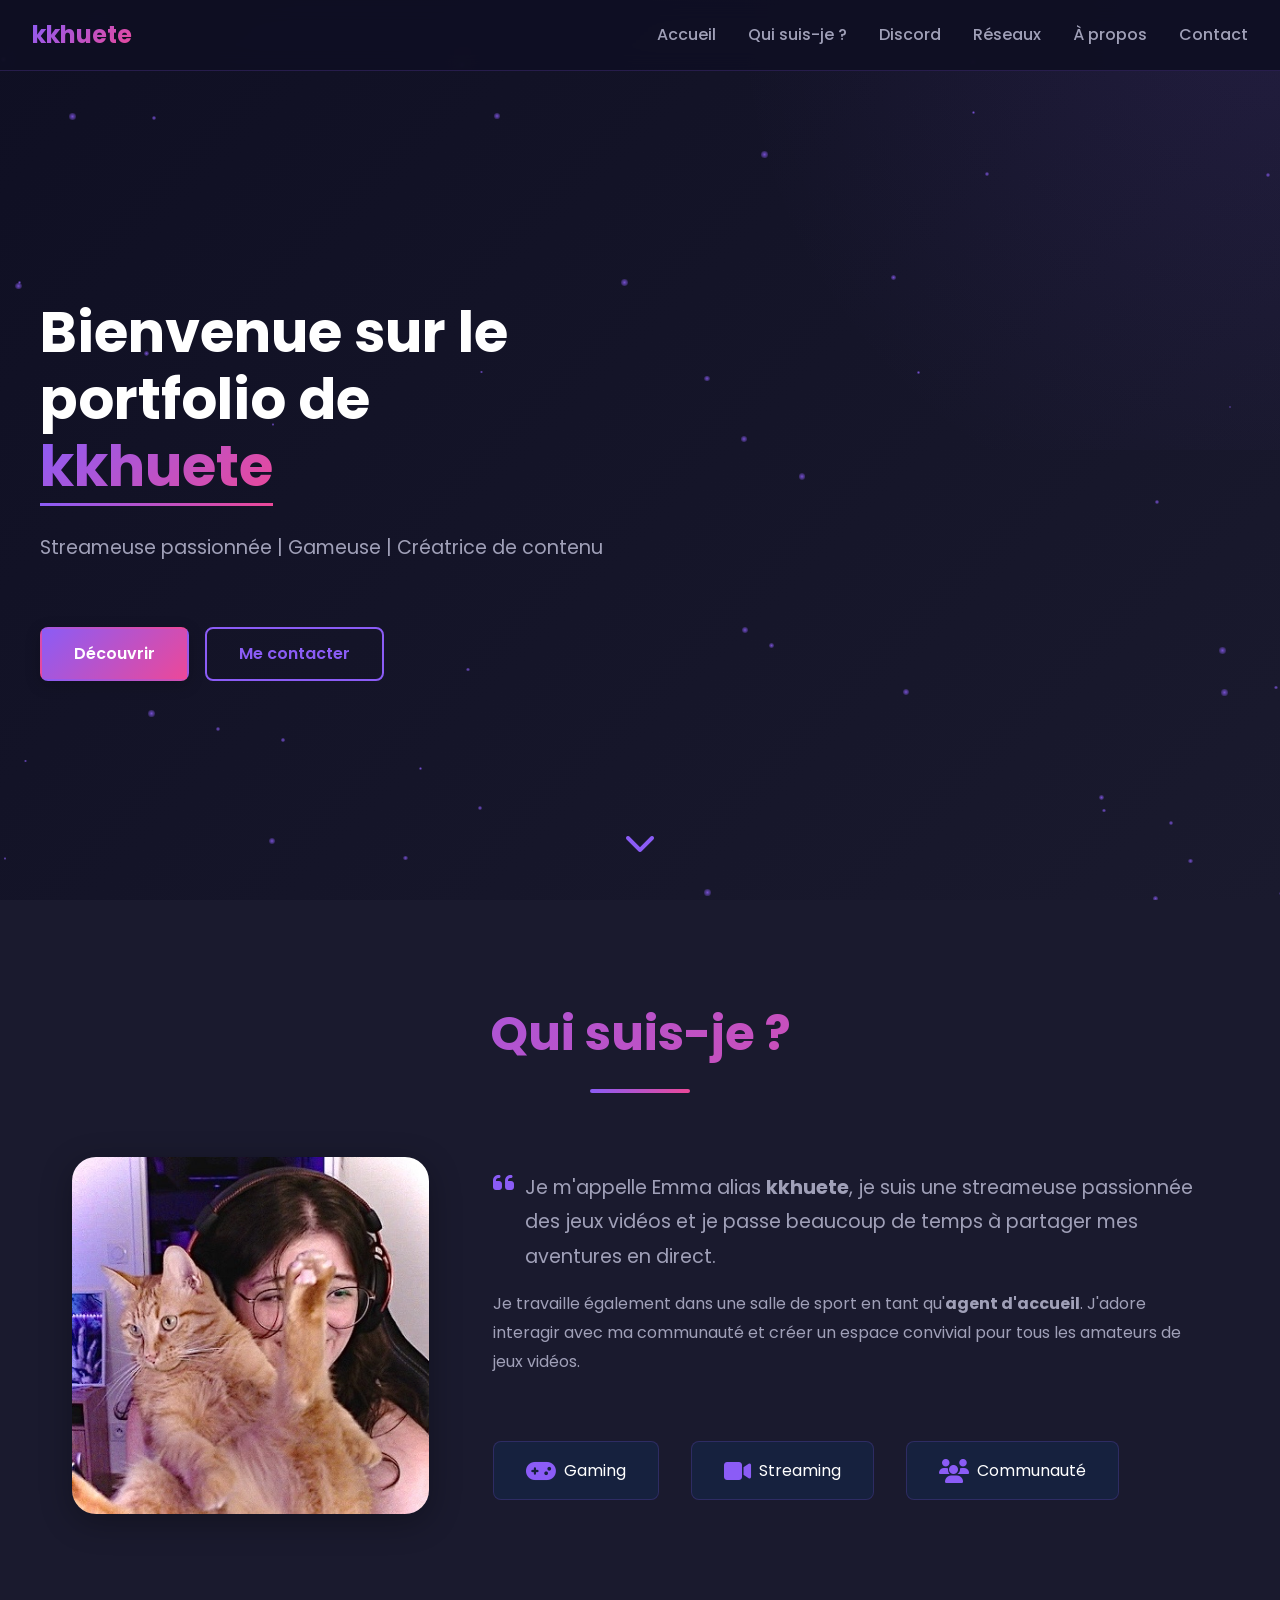
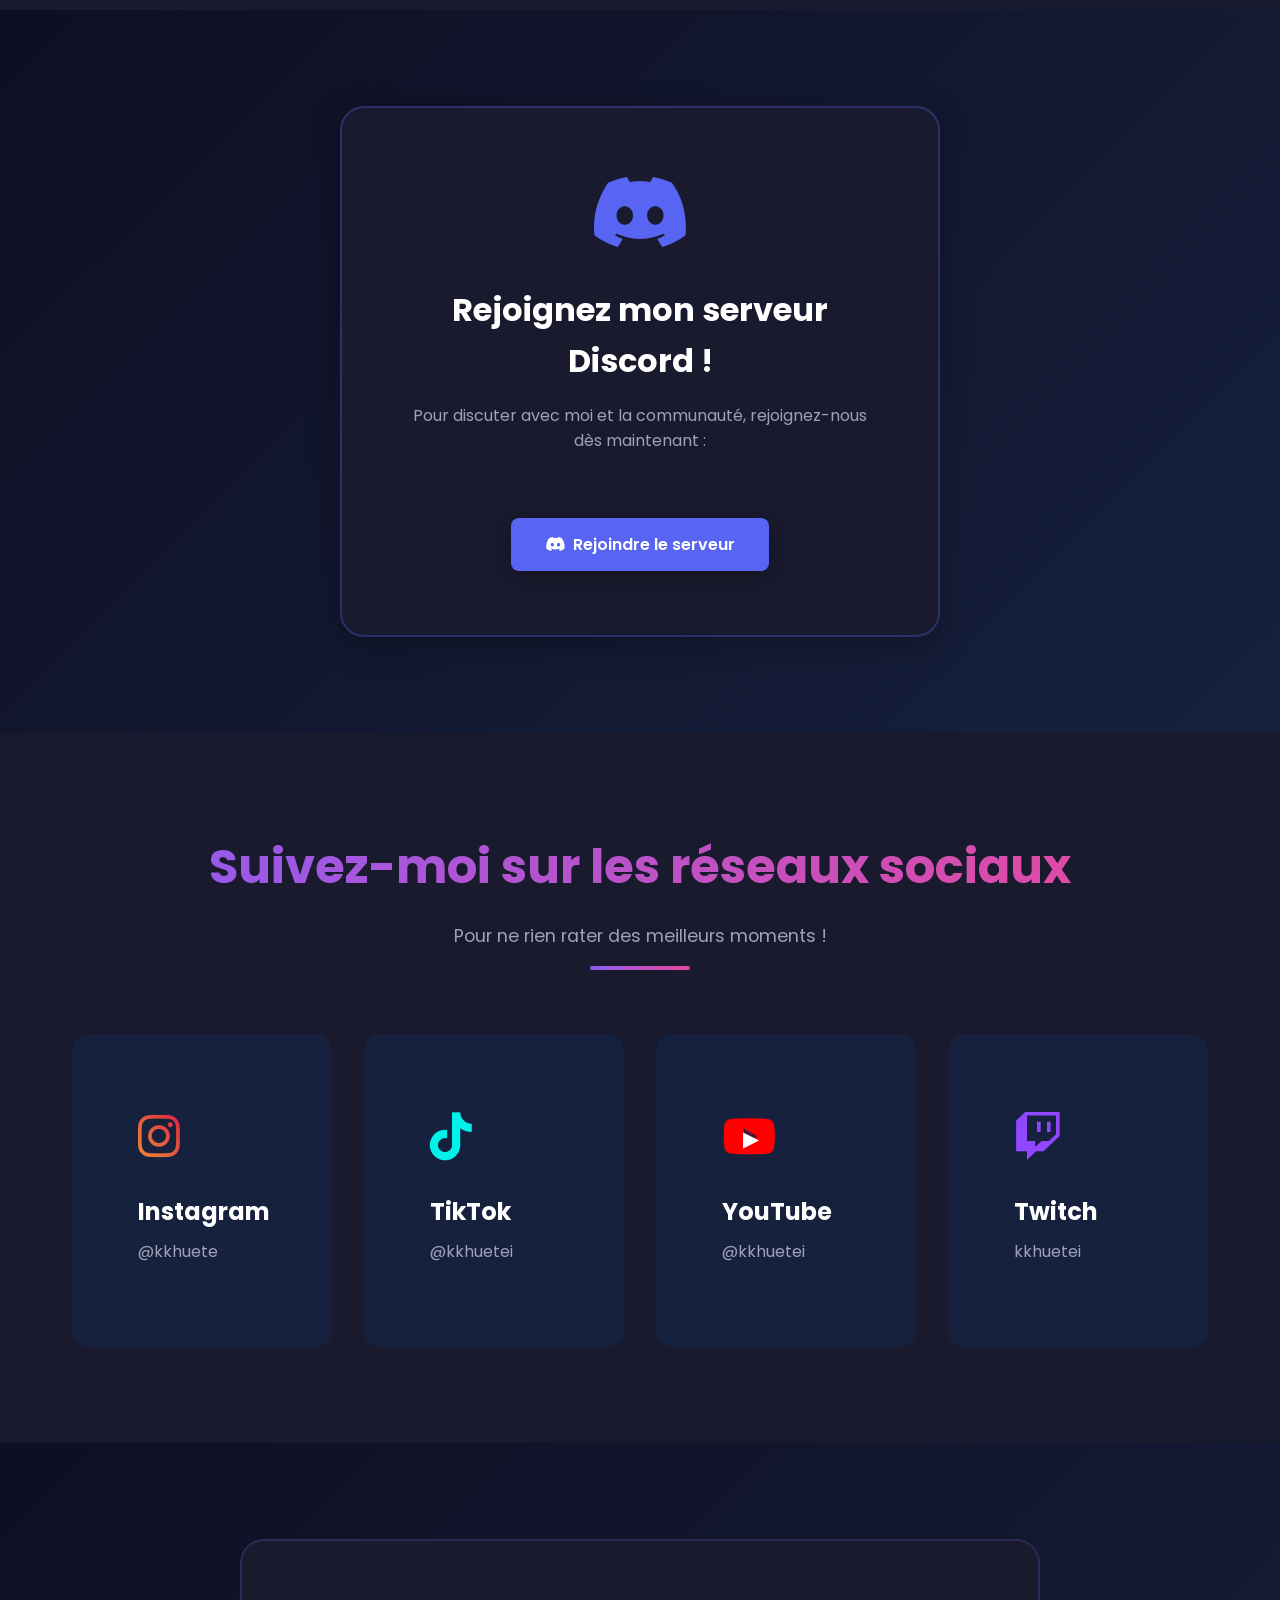
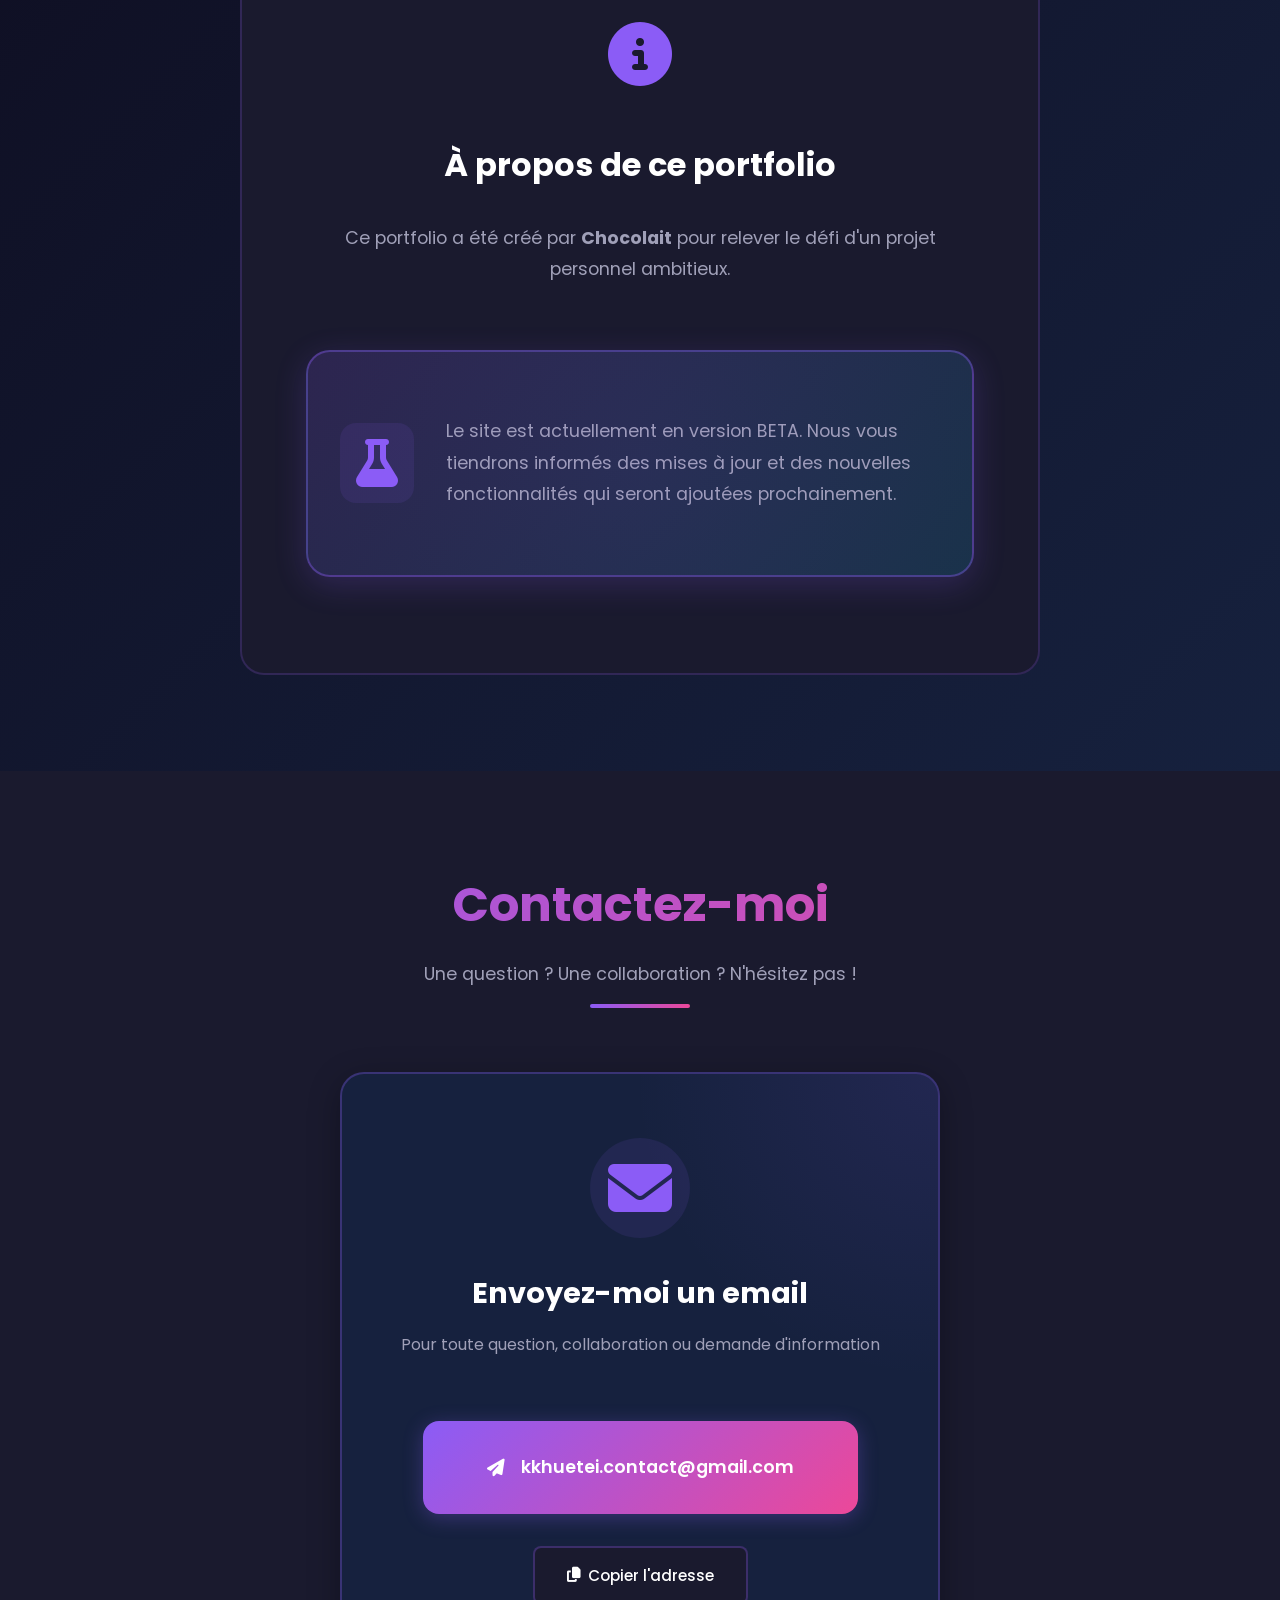
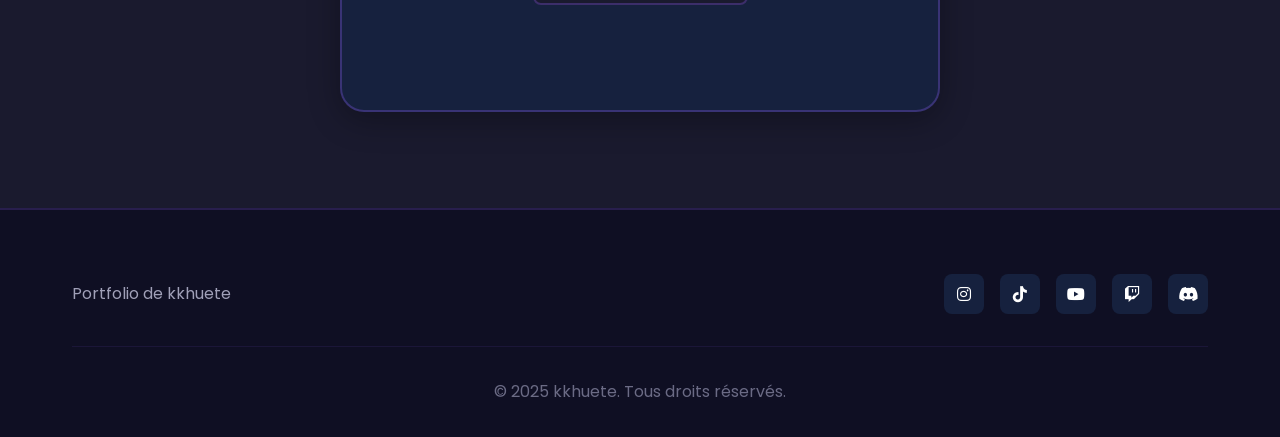
==== commit cdbc45e3: "changement d'acceuil" ====
--- a/main.html
+++ b/main.html
@@ -81,7 +81,7 @@
                         et je passe beaucoup de temps à partager mes aventures en direct.
                     </p>
                     <p>
-                        Je travaille également dans une salle de sport en tant qu'agent d'accueil chez <strong>Basic Fit</strong>. 
+                        Je travaille également dans une salle de sport en tant qu'<strong>agent d'accueil</strong>. 
                         J'adore interagir avec ma communauté et créer un espace convivial pour tous les amateurs de jeux vidéos.
                     </p>
                     <div class="bio-stats">
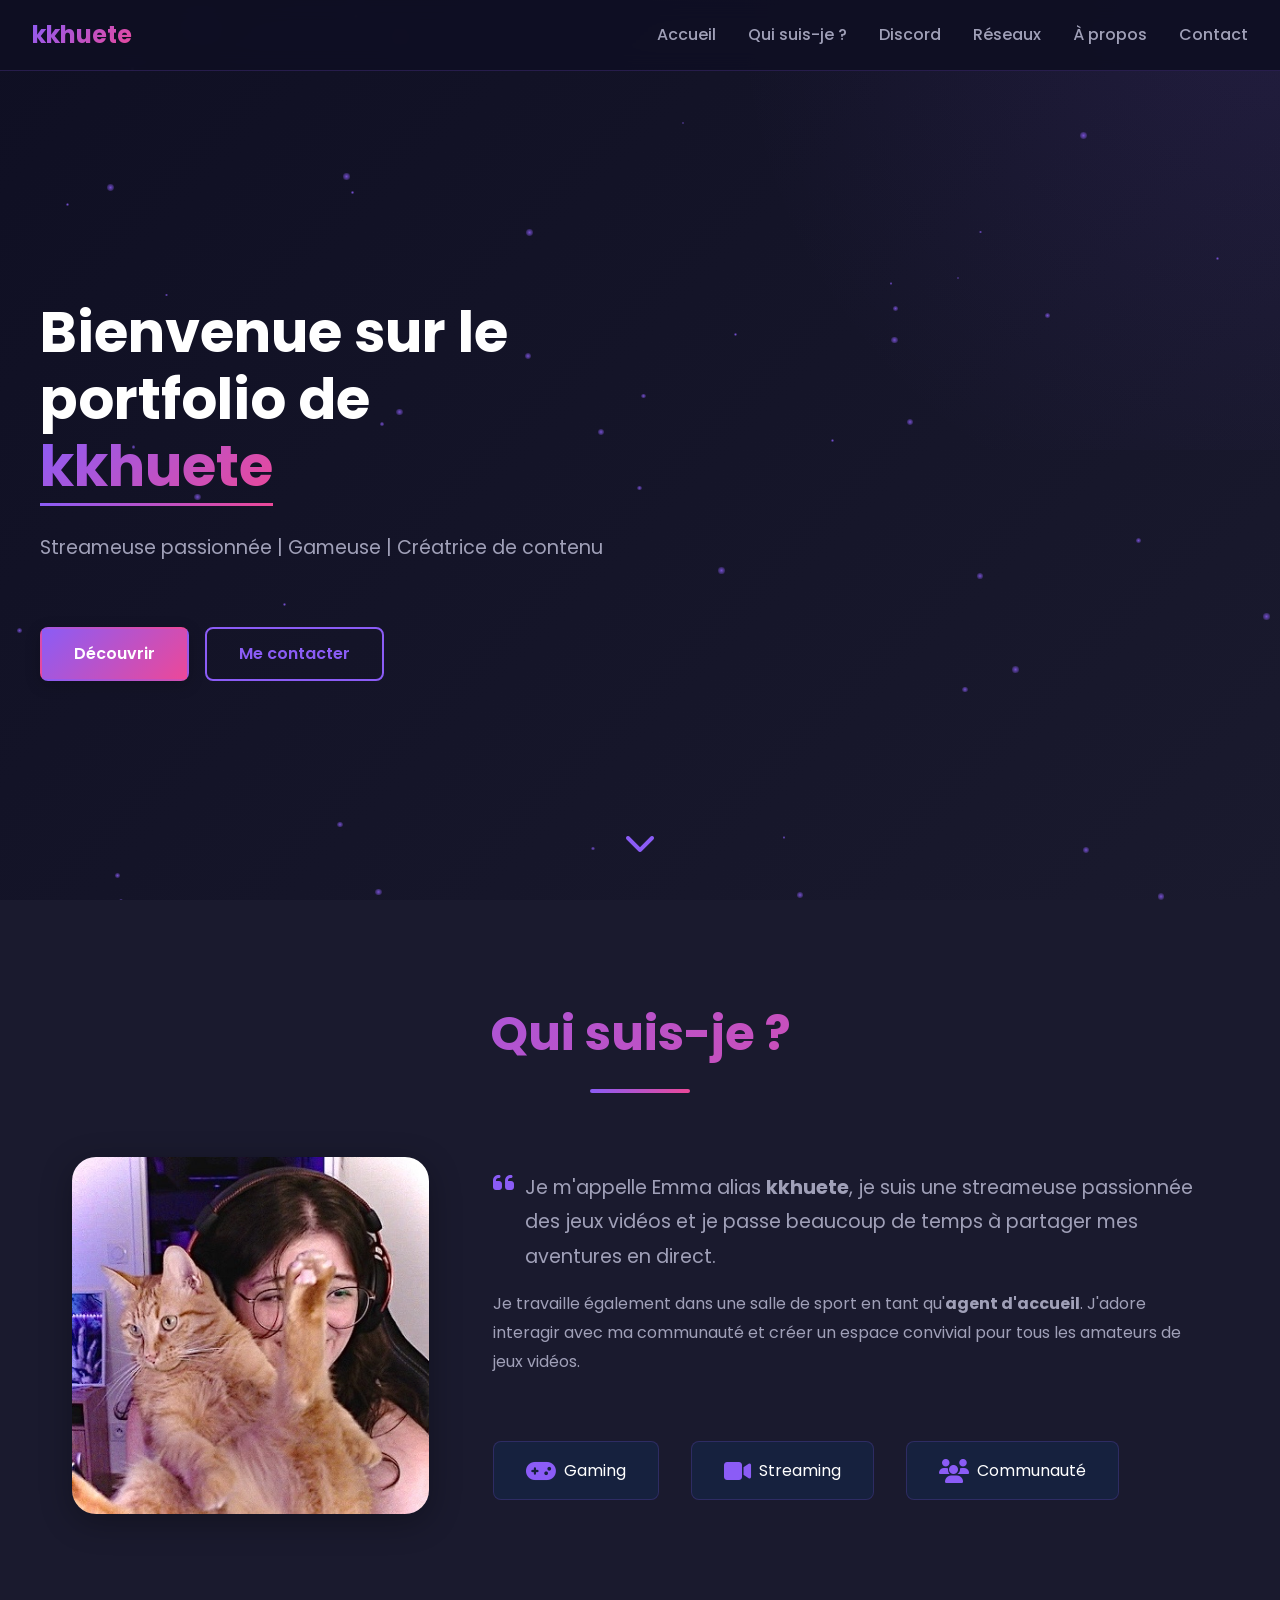
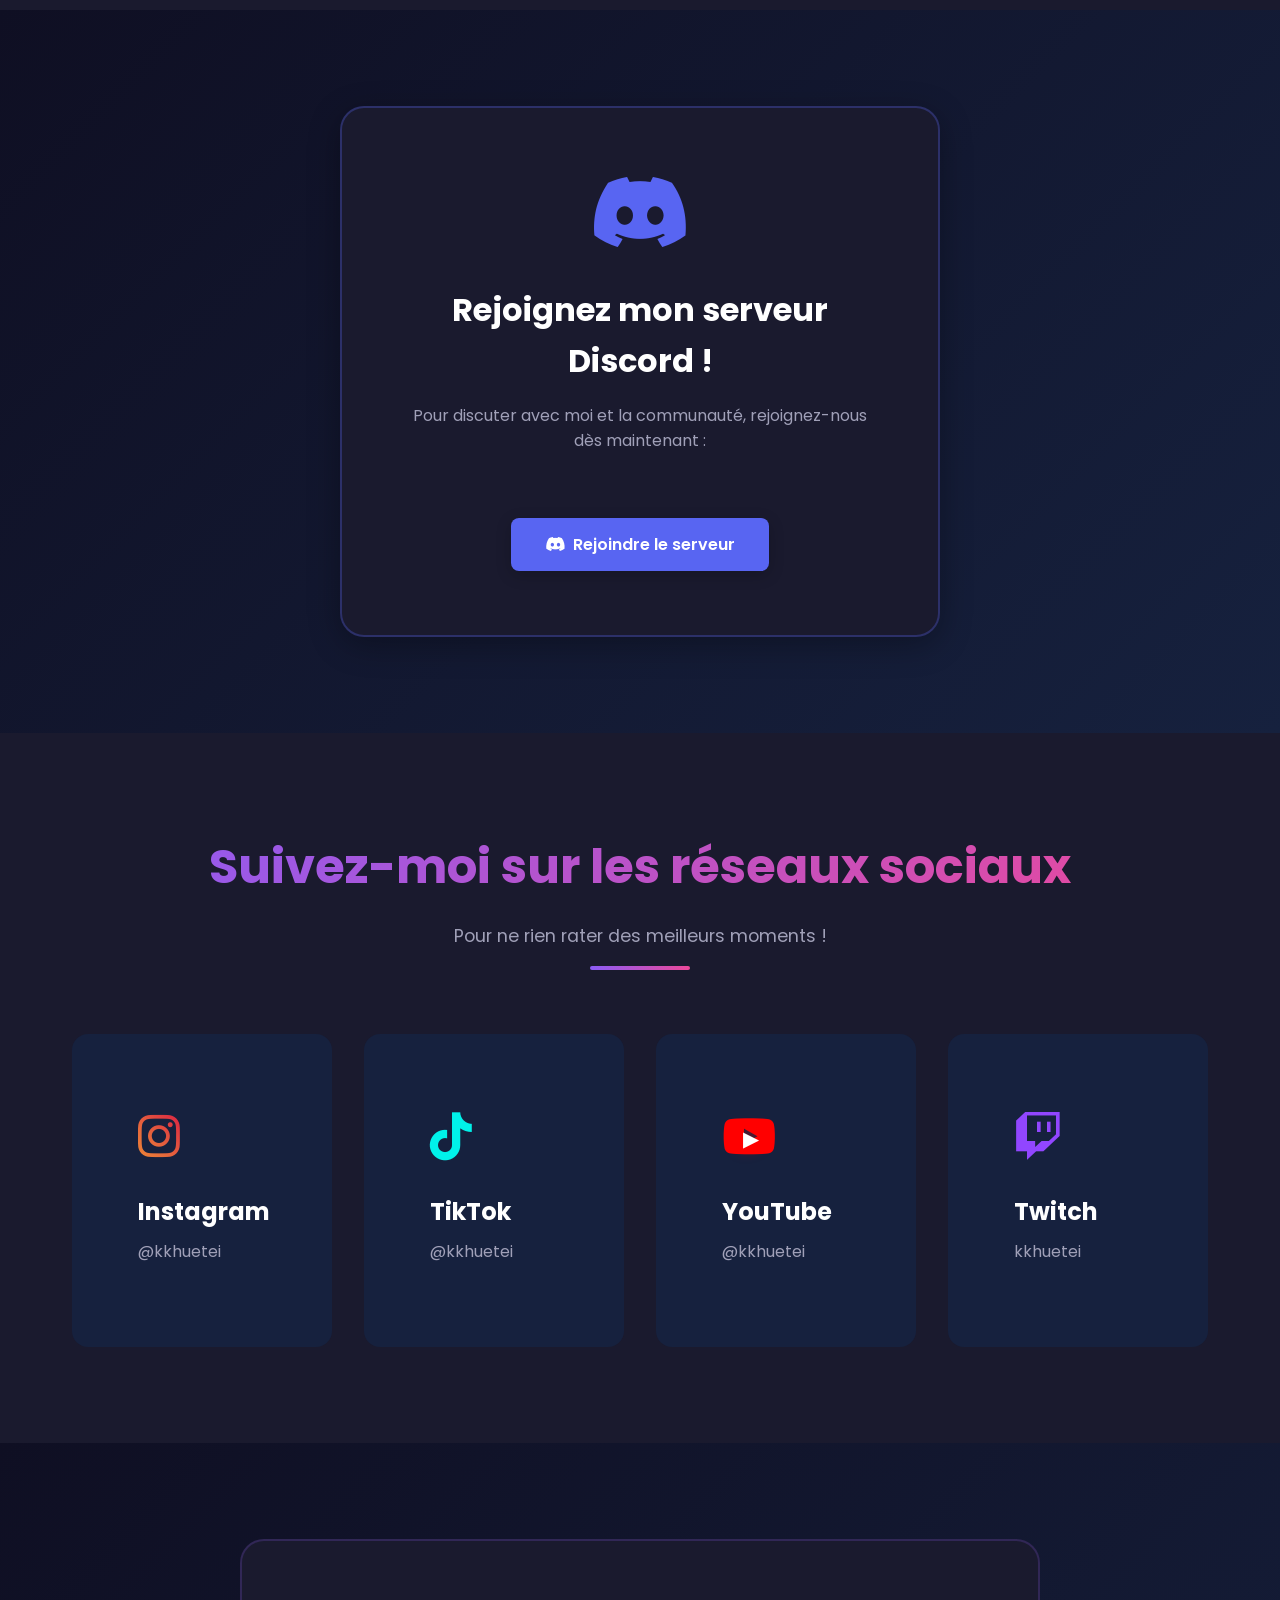
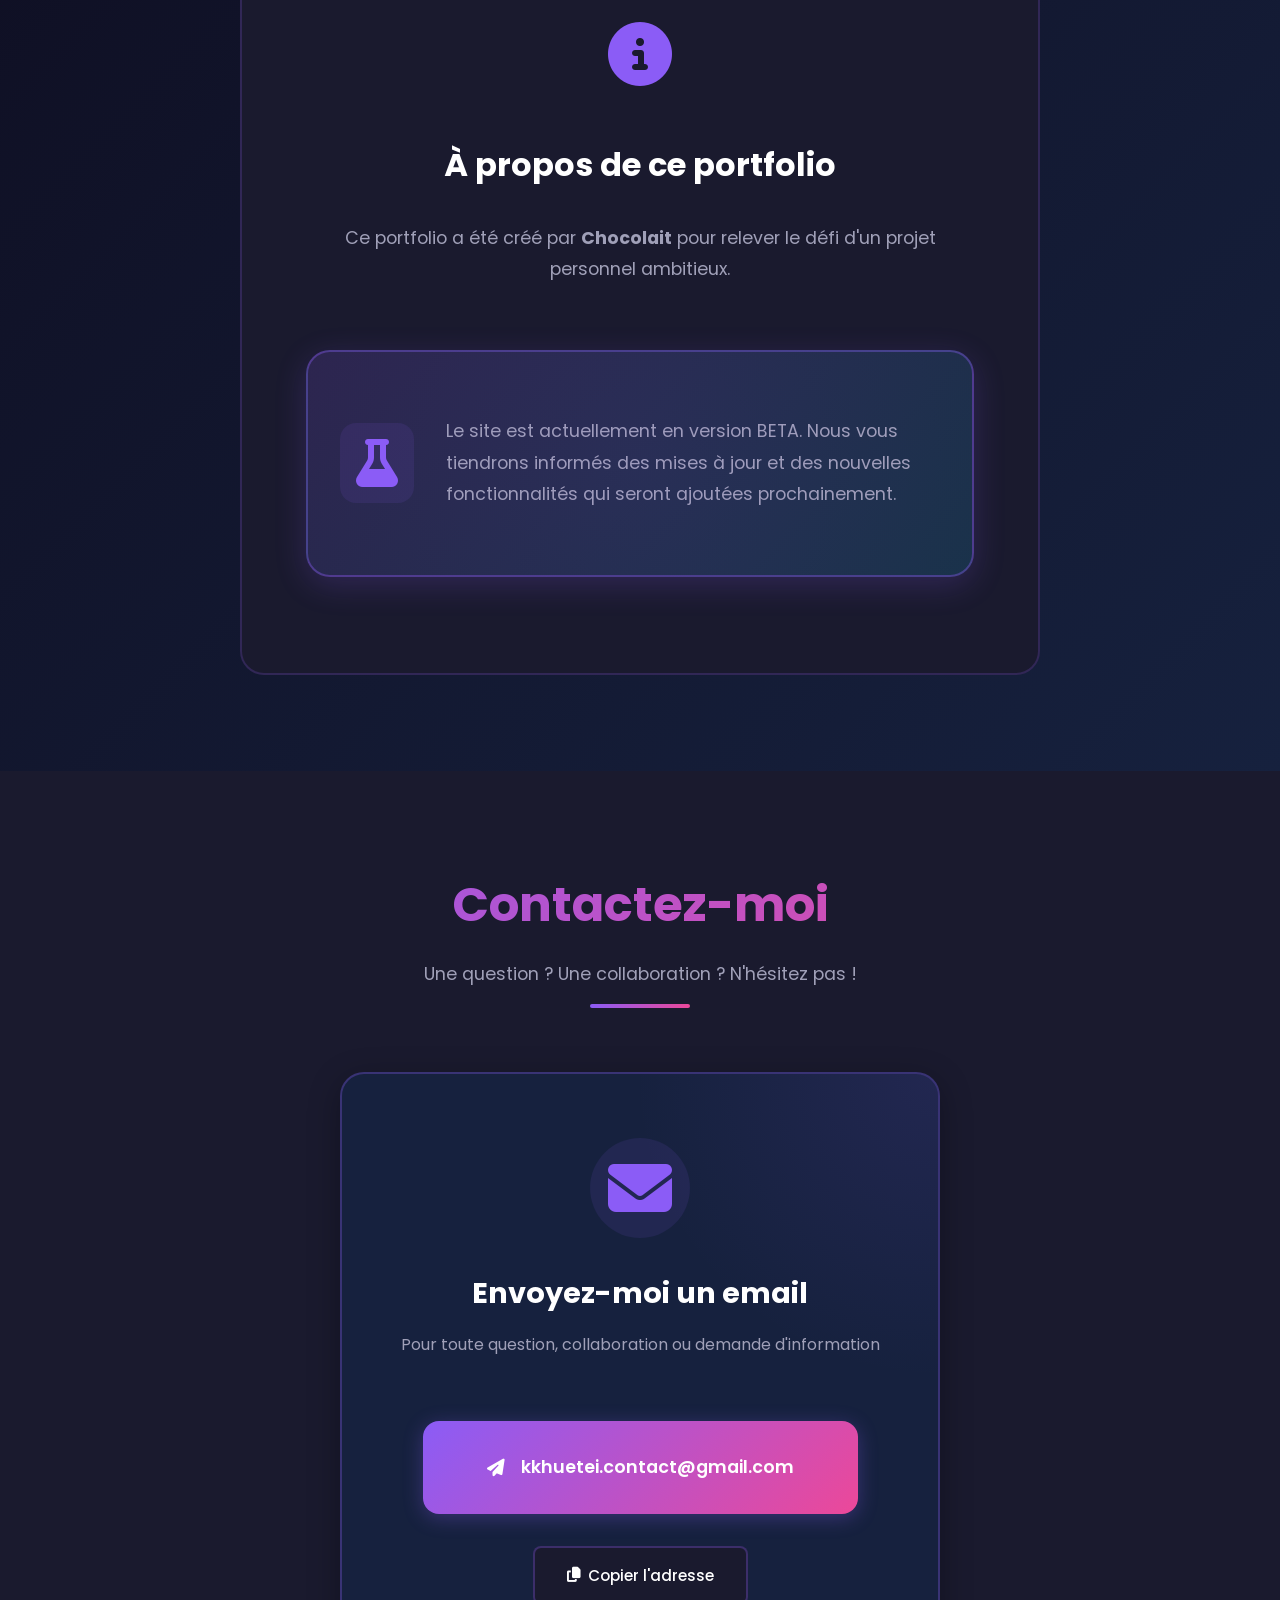
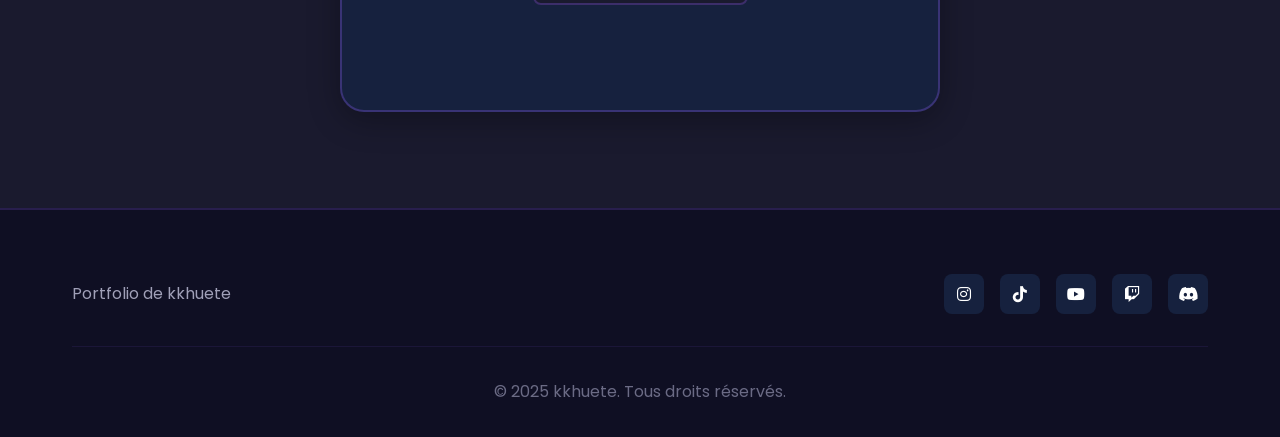
==== commit e1f75321: "nom insta" ====
--- a/main.html
+++ b/main.html
@@ -129,12 +129,12 @@
                 <div class="title-underline"></div>
             </div>
             <div class="social-grid">
-                <a href="https://www.instagram.com/kkhuete/" target="_blank" class="social-card instagram">
+                <a href="https://www.instagram.com/kkhuetei" target="_blank" class="social-card instagram">
                     <div class="social-icon">
                         <i class="fab fa-instagram"></i>
                     </div>
                     <h3>Instagram</h3>
-                    <p>@kkhuete</p>
+                    <p>@kkhuetei</p>
                     <span class="card-arrow">→</span>
                 </a>
                 <a href="https://www.tiktok.com/@kkhuetei" target="_blank" class="social-card tiktok">
